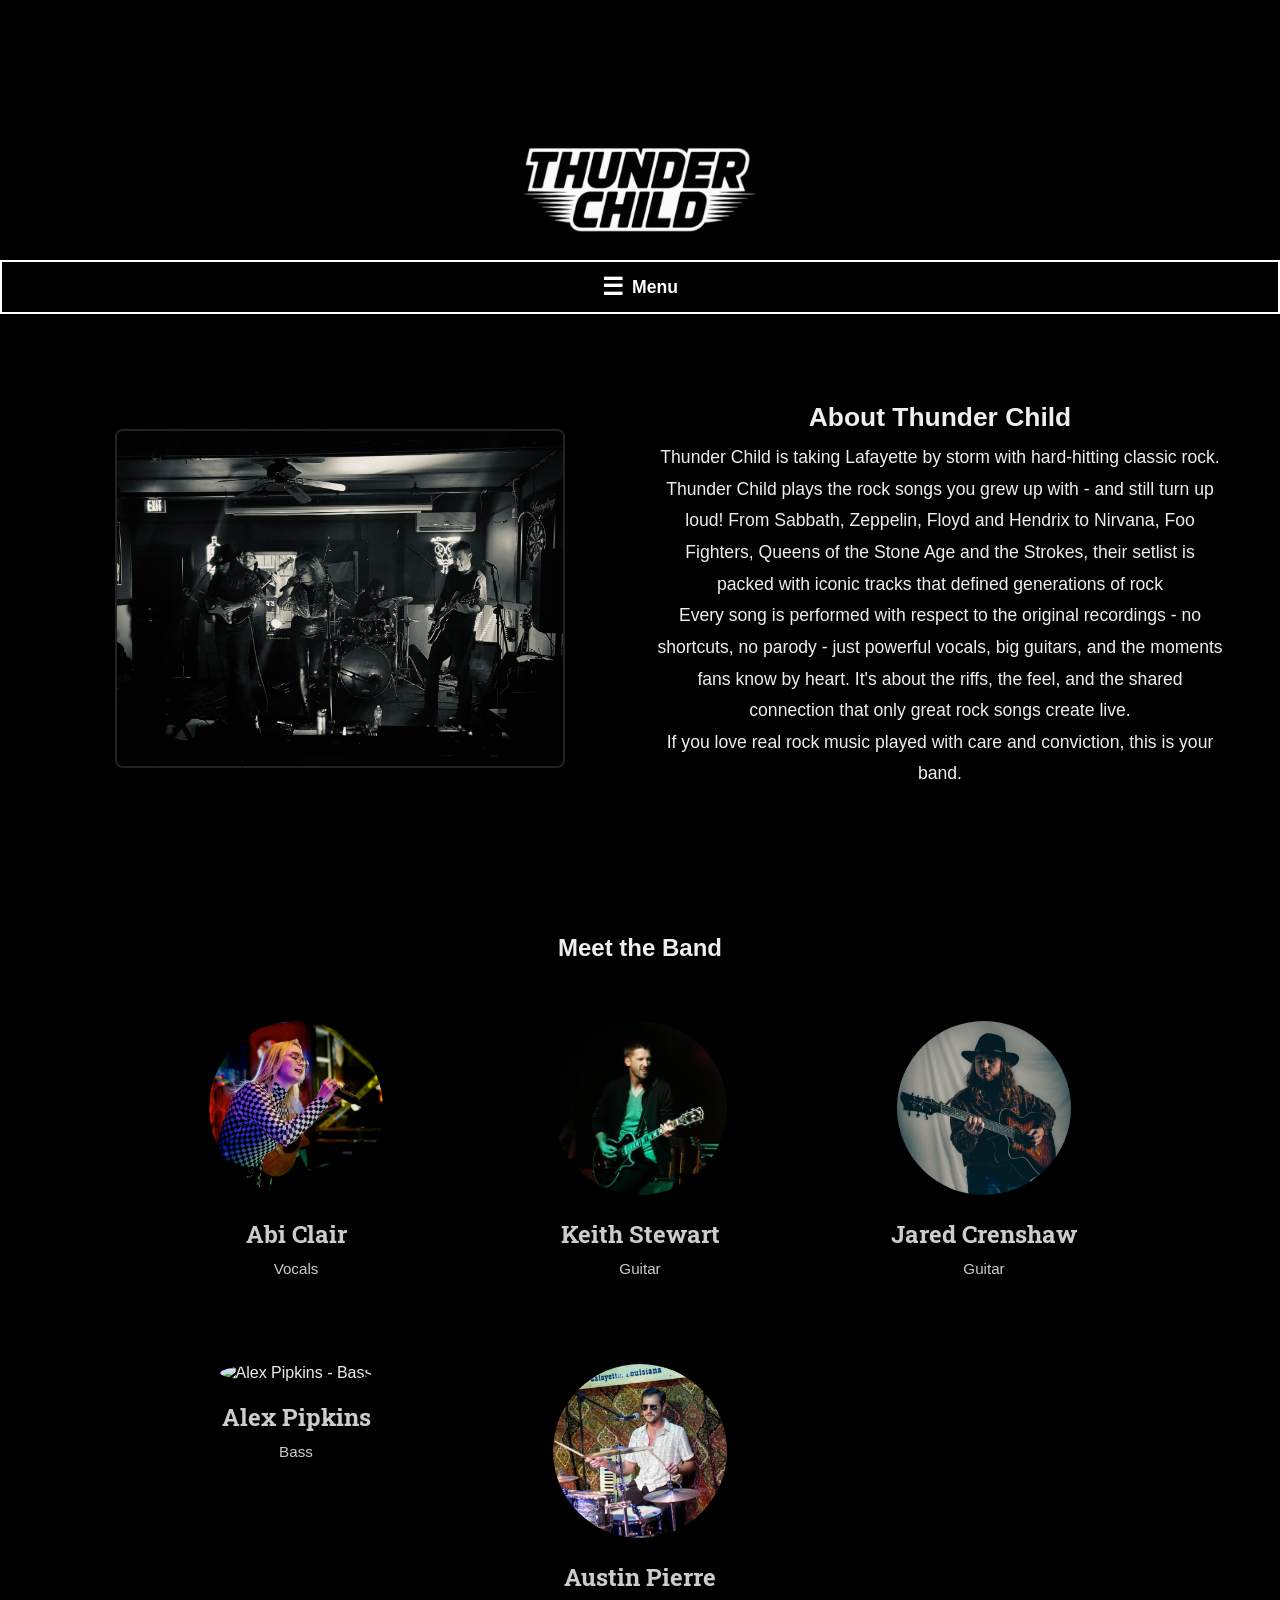
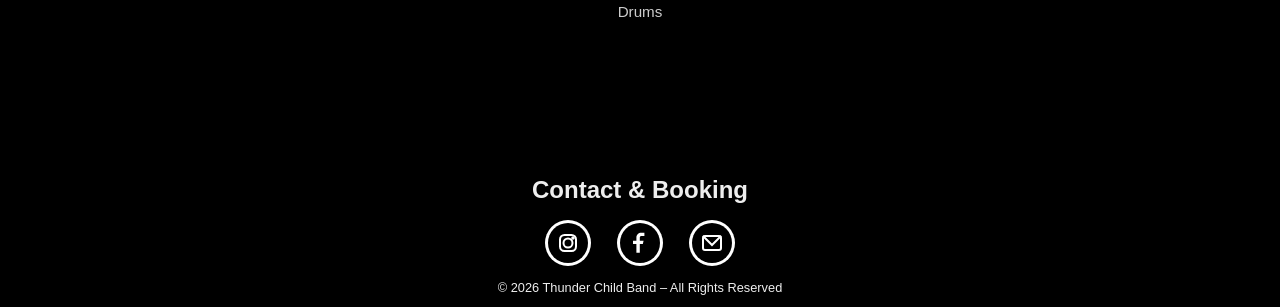
==== about.html @ fbb64587 "Update about.html" ====
<!DOCTYPE html>
<html lang="en">
<head>
  <meta charset="UTF-8" />
  <meta name="viewport" content="width=device-width, initial-scale=1.0">
  <title>Thunder Child – About</title>
  <link href="https://fonts.googleapis.com/css2?family=Montserrat:wght@400;700&family=Roboto+Slab&display=swap" rel="stylesheet">
  <link rel="stylesheet" href="style.css">
  <style>
    /* ====== ABOUT PAGE SPECIFIC ====== */
    .about-page .about-band-image {
      text-align: center;
      margin: 3rem auto 2rem auto; /* space above and below image */
    }
    .about-page .about-band-image img {
      max-width: 90%;
      height: auto;
      border-radius: 8px;        /* optional: soft corners */
      border: 2px solid #222;    /* optional: matches dark theme */
    }

    .about-page .about-text {
      max-width: 700px;
      margin: 0 auto 3rem auto;   /* center and space below */
      padding-top: 2rem;           /* space from nav/menu */
      font-size: 1.1rem;           /* slightly larger text */
      line-height: 1.8;            /* airy spacing between lines */
      color: #eee;
      text-align: center;          /* keeps text readable and elegant */
    }

    .about-page #band {
      padding-top: 3rem;
      padding-bottom: 3rem;
    }

    .about-page #band h2 {
      margin-bottom: 2rem;
    }
  </style>
  
   <!-- Favicon -->
<link rel="icon" href="images/favicon/favicon.ico" type="image/x-icon">
<link rel="icon" href="images/favicon/favicon-32x32.png" type="image/png" sizes="32x32">
<link rel="apple-touch-icon" href="images/favicon/apple-touch-icon.png" sizes="180x180">
<!-- Optional: for Android/Chrome high-res -->
<link rel="icon" href="images/favicon/android-chrome-192x192.png" type="image/png" sizes="192x192">
</head>
<body class="about-page">

<!-- ====== HEADER ====== -->
<header class="hero">
  <div class="header-content">
  <a href="index.html">
    <img src="images/thunderchild2.png" alt="Thunder Child Band" class="logo">
  </a>
    <button class="menu-btn" aria-label="Open menu">
      <span class="icon">☰</span>
      <span class="text">Menu</span>
    </button>
  </div>
  <nav class="mobile-nav">
    <ul>
      <li><a href="shows.html">Shows</a></li>
      <li><a href="about.html">About</a></li>
      <li><a href="contact.html">Contact</a></li>
      <li><a href="archive.html">Archive</a></li>
      <li><a href="gallery.html">Gallery</a></li>
    </ul>
  </nav>
</header>

<!-- ====== DESKTOP NAV ====== -->
<nav class="desktop-nav">
  <ul>
    <li><a href="shows.html">Shows</a></li>
    <li><a href="about.html">About</a></li>
    <li><a href="contact.html">Contact</a></li>
    <li><a href="archive.html">Archive</a></li>
    <li><a href="gallery.html">Gallery</a></li>
  </ul>
</nav>

<main>

  <!-- ====== ABOUT SECTION ====== -->

<section class="about-content">
  <div class="about-image">
    <img src="images/thunderchildlive.jpeg" alt="Thunder Child Band">
  </div>
  <div class="about-text">
    <h2>About Thunder Child</h2>
   <p>Thunder Child is taking Lafayette by storm with hard-hitting classic rock.</p>
<p>Thunder Child plays the rock songs you grew up with - and still turn up loud! From Sabbath, Zeppelin, Floyd and Hendrix to Nirvana, Foo Fighters, Queens of the Stone Age and the Strokes, their setlist is packed with iconic tracks that defined generations of rock</p>
 <p>Every song is performed with respect to the original recordings - no shortcuts, no parody - just powerful vocals, big guitars, and the moments fans know by heart. It's about the riffs, the feel, and the shared connection that only great rock songs create live.</p>
  <p>If you love real rock music played with care and conviction, this is your band. </p> 
  </div></section>

  <!-- ====== MEET THE BAND ====== -->
  <section id="band">
    <h2>Meet the Band</h2>
    <div class="band-grid">
      <div class="member-card">
        <img src="images/abiclair.jpg" alt="Abi Clair - Vocals" class="member-photo">
        <h3>Abi Clair</h3>
        <p>Vocals</p>
      </div>
      <div class="member-card">
        <img src="images/keith.jpg" alt="Keith Stewart - Guitar" class="member-photo">
        <h3>Keith Stewart</h3>
        <p>Guitar</p>
      </div>
      <div class="member-card">
        <img src="images/jared.jpg" alt="Jared Crenshaw - Guitar" class="member-photo">
        <h3>Jared Crenshaw</h3>
        <p>Guitar</p>
      </div>
      <div class="member-card">
        <img src="images/alex.jpeg" alt="Alex Pipkins - Bass" class="member-photo">
        <h3>Alex Pipkins</h3>
        <p>Bass</p>
      </div>
      <div class="member-card">
        <img src="images/austin1.jpg" alt="Austin Pierre - Drums" class="member-photo">
        <h3>Austin Pierre</h3>
        <p>Drums</p>
      </div>
    </div>
  </section>
</main>

<!-- ====== CONTACT ====== -->
<section id="contact" class="section">
  <h2>Contact & Booking</h2>
  <div class="social-links">
    <a href="https://instagram.com/thunderchildband" target="_blank">
      <svg width="48" height="48" viewBox="0 0 48 48" xmlns="http://www.w3.org/2000/svg">
        <circle cx="24" cy="24" r="23" fill="white"/>
        <circle cx="24" cy="24" r="20" fill="black"/>
        <rect x="16" y="16" width="16" height="16" rx="4.5" stroke="white" stroke-width="2" fill="none"/>
        <circle cx="24" cy="24" r="4.5" stroke="white" stroke-width="2" fill="none"/>
        <circle cx="29" cy="19" r="1.8" fill="white"/>
      </svg>
    </a>
    <a href="https://facebook.com/thunderchildbandLA" target="_blank">
      <svg width="48" height="48" viewBox="0 0 48 48" xmlns="http://www.w3.org/2000/svg">
        <circle cx="24" cy="24" r="23" fill="white"/>
        <circle cx="24" cy="24" r="20" fill="black"/>
        <path d="M25.2 17h3.2v-3.2h-3.2c-2.7 0-4.8 2.1-4.8 4.8v3.2H17v3.2h3.4v8.8h3.4v-8.8h3l0.8-3.2h-3.8v-3.2c0-0.9 0.7-1.6 1.6-1.6z" fill="white"/>
      </svg>
    </a>
    <a href="mailto:contact@thunderchildband.com" target="_blank">
      <svg width="48" height="48" viewBox="0 0 48 48" xmlns="http://www.w3.org/2000/svg">
        <circle cx="24" cy="24" r="23" fill="white"/>
        <circle cx="24" cy="24" r="20" fill="black"/>
        <rect x="15" y="17" width="18" height="14" rx="2" stroke="white" stroke-width="2" fill="none"/>
        <polyline points="15,17 24,26 33,17" fill="none" stroke="white" stroke-width="2"/>
      </svg>
    </a>
  </div>
</section>

<footer>
  <p>© <span id="year"></span> Thunder Child Band – All Rights Reserved</p>
</footer>

<script src="script.js"></script>
</body>
</html>
---- style.css ----
/* ==== RESET ==== */
*, *::before, *::after { box-sizing: border-box; margin: 0; padding: 0; }
html, body {
  font-family: Arial, sans-serif;
  background:#000;
  color:#eee;
  text-align:center;
  padding-top: 70px !important; /* ALWAYS RESERVE SPACE */
  overflow-x: hidden;
  width: 100%;
}
 * {
  max-width: 100%;
} 
img, iframe, video {
  max-width: 100%;
  height: auto;
}
html {
  scroll-padding-top: 80px; /* avoids header overlap */
}

/* ==== HEADER ==== */
.hero {
  position: relative;
  z-index: 2000;
  margin-top: -70px !important;
  padding-top: 70px !important;
  background: #000;
}

.header-content {
  display: flex;
  flex-direction: column;
  align-items: center;
  gap: 1rem;
  width: 100%;
}
.logo {
  height: 100px;
  max-width: 500px;
  width: auto;
  transition: height 0.3s ease;
  flex-shrink: 0;
}

/* ==== MENU BUTTON ==== */
.menu-btn {
  display: none;
  background: #000;
  border: 2px solid #fff;
  color: #fff;
  font-weight: bold;
  font-size: 1.1rem;
  padding: 0.7rem 1rem;
  border-radius: 0;
  cursor: pointer;
  align-items: center;
  justify-content: center;
  gap: 0.5rem;
  width: 100%;
}
.menu-btn .icon { font-size: 1.5rem; }

/* ==== DESKTOP NAV ==== */
.desktop-nav {
  background: #000;
  border-top: 1px solid #222;
  border-bottom: 1px solid #222;
  padding: 0.5rem 1rem;
  position: sticky;
  top: 0;
  z-index: 1000;
}
.desktop-nav ul {
  list-style: none;
  display: flex;
  justify-content: center;
  gap: 2rem;
  margin: 0;
  padding: 0;
}
.desktop-nav a {
  color: #eee;
  text-decoration: none;
  font-weight: bold;
  font-size: 1rem; /* matches index and archive */
  padding: 0.5rem 1rem;
  display: block;
  transition: background 0.3s;
}
.desktop-nav a:hover {
  background: #ff0000;
  color: #fff;
  border-radius: 4px;
}

/* ==== SCROLL TARGET FIX ==== */
#shows,
#about,
#band,
#contact {
  scroll-margin-top: 250px;
}

/* ==== MOBILE NAV ==== */
.mobile-nav {
  display: none;
  position: absolute;
  top: 100%;
  left: 0;
  right: 0;
  background: #000;
  z-index: 9999;
  border-bottom: 1px solid #222;
}
.mobile-nav.open { display: block !important; }
.mobile-nav ul { list-style: none; margin: 0; padding: 0; }
.mobile-nav a {
  display: block;
  padding: 1rem;
  color: #fff !important;
  text-align: center;
  border-bottom: 1px solid #222;
  text-decoration: none;
}
.mobile-nav a:hover { background: #222; }

/* ==== INDEX FEATURE IMAGE ==== */
.index-feature-image {
  text-align: center;
  margin: 3rem auto 2rem;
}

.index-feature-image img {
  width: 70vw;              /* 70% of screen width */
  max-width: 900px;         /* prevents ultra-wide stretch */
  height: auto;

  border-radius: 8px;       /* matches About page */
  border: 2px solid #222;   /* same subtle frame */

  display: block;
  margin: 0 auto;
}

/* ==== MOBILE BAND CAROUSEL ==== */
/* MOBILE BAND CAROUSEL */
@media (max-width: 768px) {
  .band-grid {
    display: flex;
    overflow-x: auto;
    display: flex;                /* horizontal scroll */
    overflow-x: auto;             /* scroll sideways */
    scroll-snap-type: x mandatory;
    scroll-behavior: smooth;
    -webkit-overflow-scrolling: touch;
    gap: 1rem;

    width: 100%;            /* use 100% instead of 100vw */
    max-width: 100%;
    margin: 0 auto;         /* center the grid */
    padding: 0 0.5rem;      /* smaller side padding */
    width: 100%;
    margin: 0 auto;
    padding: 0 0.5rem;
  }

  .member-card {
    flex: 0 0 70%;           /* percentage of container, not viewport */
    scroll-snap-align: center;
    flex: 0 0 70%;                /* each card takes 70% of width */
    scroll-snap-align: center;    /* centers each card */
  }

  /* hide scrollbar */
  .band-grid::-webkit-scrollbar { display: none; }
  .band-grid { -ms-overflow-style: none; scrollbar-width: none; }
}

/* DESKTOP GRID */
@media (min-width: 769px) {
  .band-grid {
    display: grid;
    grid-template-columns: repeat(auto-fit, minmax(250px,1fr));
    gap: 2rem;
    max-width: 1000px;
    margin: auto;
  }

  .member-card {
    flex: initial; /* reset flex from mobile */
  }
}


  /* other mobile styles you had here */
  .menu-btn { display: flex !important; width: 100% !important; border-radius: 0 !important; }
  .desktop-nav { display: none !important; }

  .social-links { font-size: 0; }
  .social-links a { display: inline-block; font-size: 0; margin: 0 6px; }

  body.scrolled .hero {
    position: fixed !important;
    top: 0 !important;
    left: 0 !important;
    right: 0 !important;
    width: 100% !important;
    padding: 0.4rem 0.8rem !important;
    background: #000 !important;
    z-index: 3000 !important;
    box-shadow: 0 2px 8px rgba(0,0,0,0.6) !important;
    margin-top: 0 !important;
    transition: padding 0.3s ease !important;
  }

  body.scrolled .header-content {
    flex-direction: row !important;
    justify-content: space-between !important;
    align-items: center !important;
  }

  body.scrolled .logo {
    height: 50px !important;
    width: auto !important;
    max-width: none !important;
  }

  body.scrolled .menu-btn {
    width: auto !important;
    padding: 0.4rem 0.8rem !important;
    font-size: 1rem !important;
    border-radius: 4px !important;
  }

  body.scrolled .menu-btn .text { display: none !important; }
  body.scrolled .menu-btn .icon { font-size: 1.4rem !important; }

  body.scrolled .mobile-nav {
    position: fixed !important;
    top: 70px !important;
    left: 0 !important;
    right: 0 !important;
    z-index: 2999 !important;
  }
}


/* ==== DESKTOP ONLY ==== */
@media (min-width: 769px) {
  .menu-btn, .mobile-nav { display: none !important; }
  .desktop-nav { display: block !important; }
}

/* ==== SOCIAL ICONS ==== */
@media (min-width: 769px) {
  .social-links a {
    display: inline-block;
    margin: 0 12px;
    text-decoration: none !important;
    position: relative;
    transition: transform 0.3s ease;
  }
  .social-links a:hover { transform: scale(1.1); }
  .social-links a::after {
    content: '';
    position: absolute;
    top: 50%; left: 50%;
    width: 56px; height: 56px;
    border: 3px solid #ff0000;
    border-radius: 50%;
    transform: translate(-50%, -50%);
    opacity: 0;
    pointer-events: none;
    transition: opacity 0.3s ease;
  }
  .social-links a:hover::after { opacity: 1; }
}

/* ==== MAIN CONTENT ==== */
#shows .show-item { margin-bottom:1.2em; font-size:1.2em; line-height:1.5; }
.flex-row { display:flex; flex-wrap:wrap; gap:2rem; justify-content:center; padding:4rem 1rem; max-width:1200px; margin:0 auto; }
.col { flex:1; min-width:280px; }
.col h2 { text-align:center; margin-bottom:1rem; }
#band { padding:3rem 1rem; }
.band-grid { display:grid; grid-template-columns:repeat(auto-fit,minmax(250px,1fr)); gap:2rem; max-width:1000px; margin:auto; }
.member-card { background:#transparent; border-radius:8px; padding:1.5rem; text-align:center; transition:transform .3s; }
.member-card:hover { transform:none; box-shadow:none; }
.member-photo { width:100%; max-width:180px; aspect-ratio:1/1; object-fit:cover; border-radius:50%; border:3px solid #000; margin:0 auto 1rem; }
.member-card h3 { font-family:'Roboto Slab',serif; font-size:1.5rem; color:#ccc; margin-bottom:.5rem; }
.member-card p { font-size:.95rem; line-height:1.5; color:#ccc; }
.spacer { height:1.5rem; }
.social-links { text-align:center; margin-top:15px; }
footer { background:#000; padding:1em; font-size:.8em; }

/* ==== INSTAGRAM RESPONSIVE ==== */
#photos, .instagram-wrapper { width: 100%; max-width: 500px; margin: 0 auto; aspect-ratio: 1 / 1; overflow: hidden; }
#photos iframe, .instagram-wrapper iframe { width: 100%; height: 100%; border: 0; display: block; }


/* ====== ABOUT PAGE SPECIFIC ====== */
.about-page .about-band-image {
  text-align: center;
  margin: 3rem auto 2rem auto; /* space above and below image */
}

.about-page .about-band-image img {
  max-width: 600px;     /* limits the width of the image */
  width: 90%;           /* scales nicely on smaller screens */
  height: auto;         /* maintain aspect ratio */
  border-radius: 8px;   /* soft corners */
  border: 2px solid #222; /* subtle dark border */
  display: block;
  margin: 0 auto;       /* center horizontally */
}

/* About section two-column layout */
.about-content {
  display: flex;
  flex-wrap: wrap;        /* stack on smaller screens */
  align-items: center;
  justify-content: center;
  gap: 2rem;
  max-width: 1200px;
  margin: 3rem auto;
  padding: 0 1rem;
}

.about-content .about-image {
  flex: 1 1 400px;        /* grows, shrinks, min 400px */
  text-align: center;
}

.about-content .about-image img {
  width: 100%;
  max-width: 450px;       /* controls desktop image size */
  height: auto;
  border-radius: 8px;
  border: 2px solid #222;
}

.about-content .about-text {
  flex: 1 1 400px;
  max-width: 600px;       /* prevent text from stretching too far */
  font-size: 1.1rem;
  line-height: 1.8;
  color: #eee;
  text-align: left;
}
#about {
  padding: 4rem 1rem 1rem;
  max-width: 800px;
  margin: 0 auto;
}
#about h2 {
  margin-bottom: 1.5rem;
}

#about p {
  margin-top: 0;
  line-height: 1.7;
}

/* Stack columns on smaller screens */
@media (max-width: 768px) {
  .about-content {
    flex-direction: column;
  }
  .about-content .about-text {
    text-align: center;
    padding-top: 1.5rem;
  }
}


/* ==== ARCHIVE PAGE SPECIFIC ==== */
.archive-page {
  background: black;
  color: white;
}

/* Archive show layout */
.archive-container {
  max-width: 1000px;
  margin: auto;
  padding: 40px 20px 60px;
}

.archive-show {
  display: flex;
  gap: 24px;
  margin-bottom: 40px;
  border-bottom: 1px solid #333;
  padding-bottom: 30px;
  align-items: center;
}

.archive-image img {
  width: 220px;
  height: 220px;
  object-fit: cover;
  border-radius: 6px;
  border: 2px solid #222;
}

.archive-details h2 { margin: 0 0 6px; }
.archive-details p { margin: 4px 0; line-height: 1.5; }

/* Archive video layout */
.archive-video {
  width: 320px;
  aspect-ratio: 16 / 9;
  border: 2px solid #222;
  border-radius: 6px;
  overflow: hidden;
  flex-shrink: 0;
}

.archive-video iframe {
  width: 100%;
  height: 100%;
  border: 0;
}
/* ==== SHOWS PAGE – RSVP BUTTON ==== */
.shows-page .rsvp-btn {
  display: inline-block;
  margin-top: 1rem;
  padding: 0.65rem 1.4rem;

  background: #ff0000;              /* Thunder Child red */
  color: #fff;
  text-decoration: none;
  font-weight: bold;
  font-size: 0.95rem;
  letter-spacing: 0.5px;
  text-transform: uppercase;

  border-radius: 6px;
  box-shadow: 0 4px 0 #b30000;

  transition:
    transform 0.1s ease,
    box-shadow 0.1s ease,
    background 0.2s ease;
}

.shows-page .rsvp-btn:hover {
  background: #ff1a1a;
}

.shows-page .rsvp-btn:active {
  transform: translateY(2px);
  box-shadow: 0 2px 0 #b30000;
}


/* ===== SHOW PAGE – BLACK FLYER PLACEHOLDER ===== */

.show-flyer {
  width: 320px;
  max-width: 100%;
}

.show-flyer img {
  width: 100%;
  display: block;
}

.show-flyer.empty {
  height: 180px;
  background: #000;        /* match site background */
  border: 2px solid #000;  /* prevents layout shift */
  display: flex;
  align-items: center;
  justify-content: center;
}

.show-flyer.empty span {
  color: #666;             /* very subtle */
  font-size: 0.8rem;
}


/* Mobile archive layout */
@media (max-width: 768px) {
  .archive-show { flex-direction: column; }
  .archive-image img { width: 100%; height: auto; }
  .archive-video { width: 100% !important; max-width: 100% !important; margin: 0 auto 10px !important; }
  .archive-video iframe { width: 100% !important; height: auto !important; aspect-ratio: 16 / 9 !important; }
}

#contact {
  padding-top: 5rem;
}


/* Contact Form Styling */
.contact-form form {
  display: flex;
  flex-direction: column; /* stack items vertically */
  gap: 15px; /* space between each input */
}

.contact-form label {
  font-weight: bold;
  margin-bottom: 5px;
}

.contact-form input {
  padding: 10px;
  font-size: 1rem;
  border: 1px solid #ccc;
  border-radius: 5px;
  width: 100%; /* full width of the form column */
  box-sizing: border-box;
}

.contact-form button {
  margin-top: 0.5rem;
  padding: 14px 20px;
  font-size: 1.05rem;
  font-weight: bold;
  letter-spacing: 0.5px;
  text-transform: uppercase;

  background: #ff0000; /* Thunder Child red */
  color: #fff;

  border: none;
  border-radius: 6px;
  cursor: pointer;

  transition: background 0.2s ease, transform 0.1s ease, box-shadow 0.1s ease;
  box-shadow: 0 4px 0 #b30000;
}

.contact-form button:hover {
  background: #ff1a1a;
}

.contact-form button:active {
  transform: translateY(2px);
  box-shadow: 0 2px 0 #b30000;
}


.contact-form button:hover {
  background-color: #444;
}
.contact-form form {
  margin-top: 1.5rem; /* 👈 adds space below the paragraph */
}

@media (max-width: 768px) {
  .show-flyer.empty {
    background: #000;
  }
}
/* ===== MAIN PAGE IMAGES – CONSISTENT STYLE ===== */
.about-page .about-band-image img,
.contact-page .contact-photo img,
.shows-page .show-flyer img {
  max-width: 90%;          /* scales nicely */
  height: auto;
  border-radius: 8px;      /* soft corners */
  border: 2px solid #222;  /* dark border to match site theme */
  display: block;
  margin: 0 auto;          /* centers the image */
}

/* ===== THUNDER CHILD GALLERY ===== */

.tc-gallery {
  padding: 2rem 1rem 4rem;
  max-width: 1200px;
  margin: 0 auto;
}

.tc-gallery-grid {
  display: grid;
  grid-template-columns: repeat(auto-fit, minmax(260px, 1fr));
  gap: 1.5rem;
}

.tc-gallery-grid img {
  width: 100%;
  height: auto;           /* 👈 keeps original ratio */

  border-radius: 8px;
  border: 2px solid #222;

  transition: transform 0.25s ease, border-color 0.25s ease;
}

.tc-gallery-grid img:hover {
  transform: scale(1.02);
  border-color: #ff0000;
}
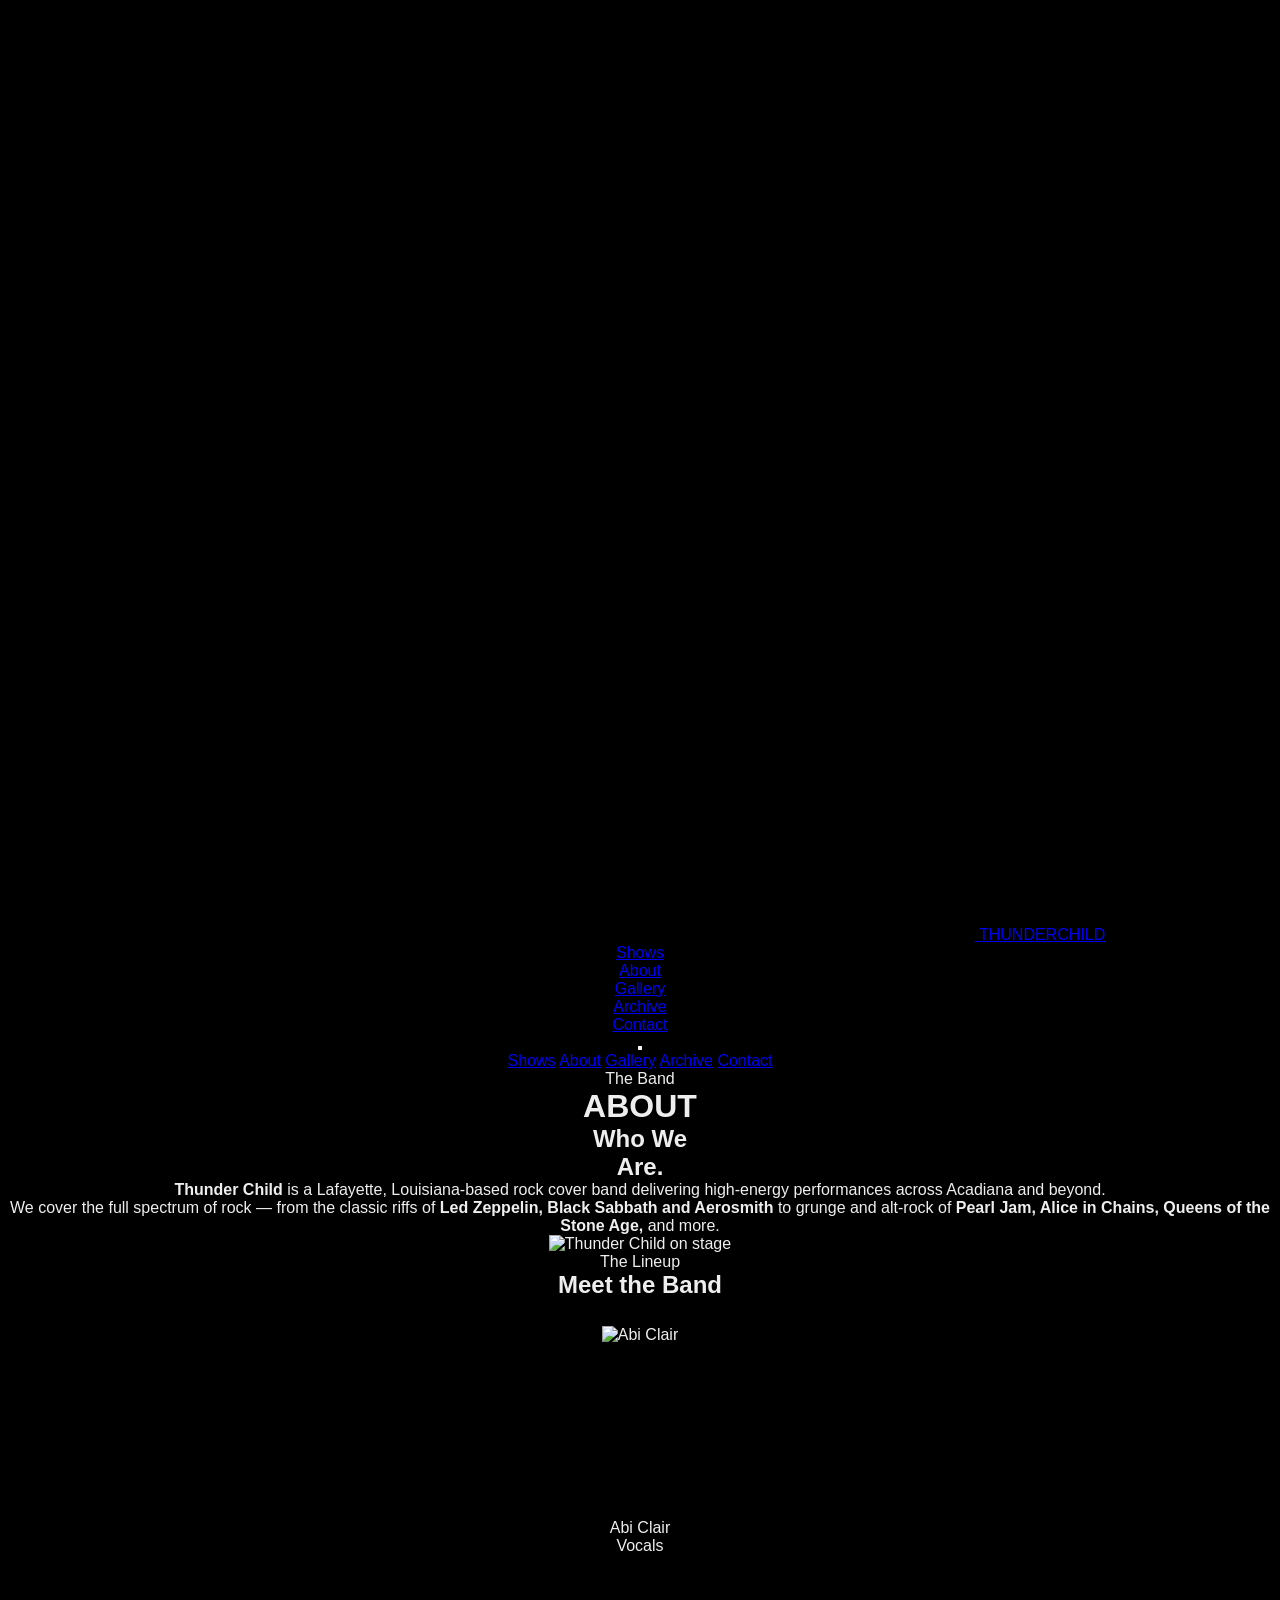
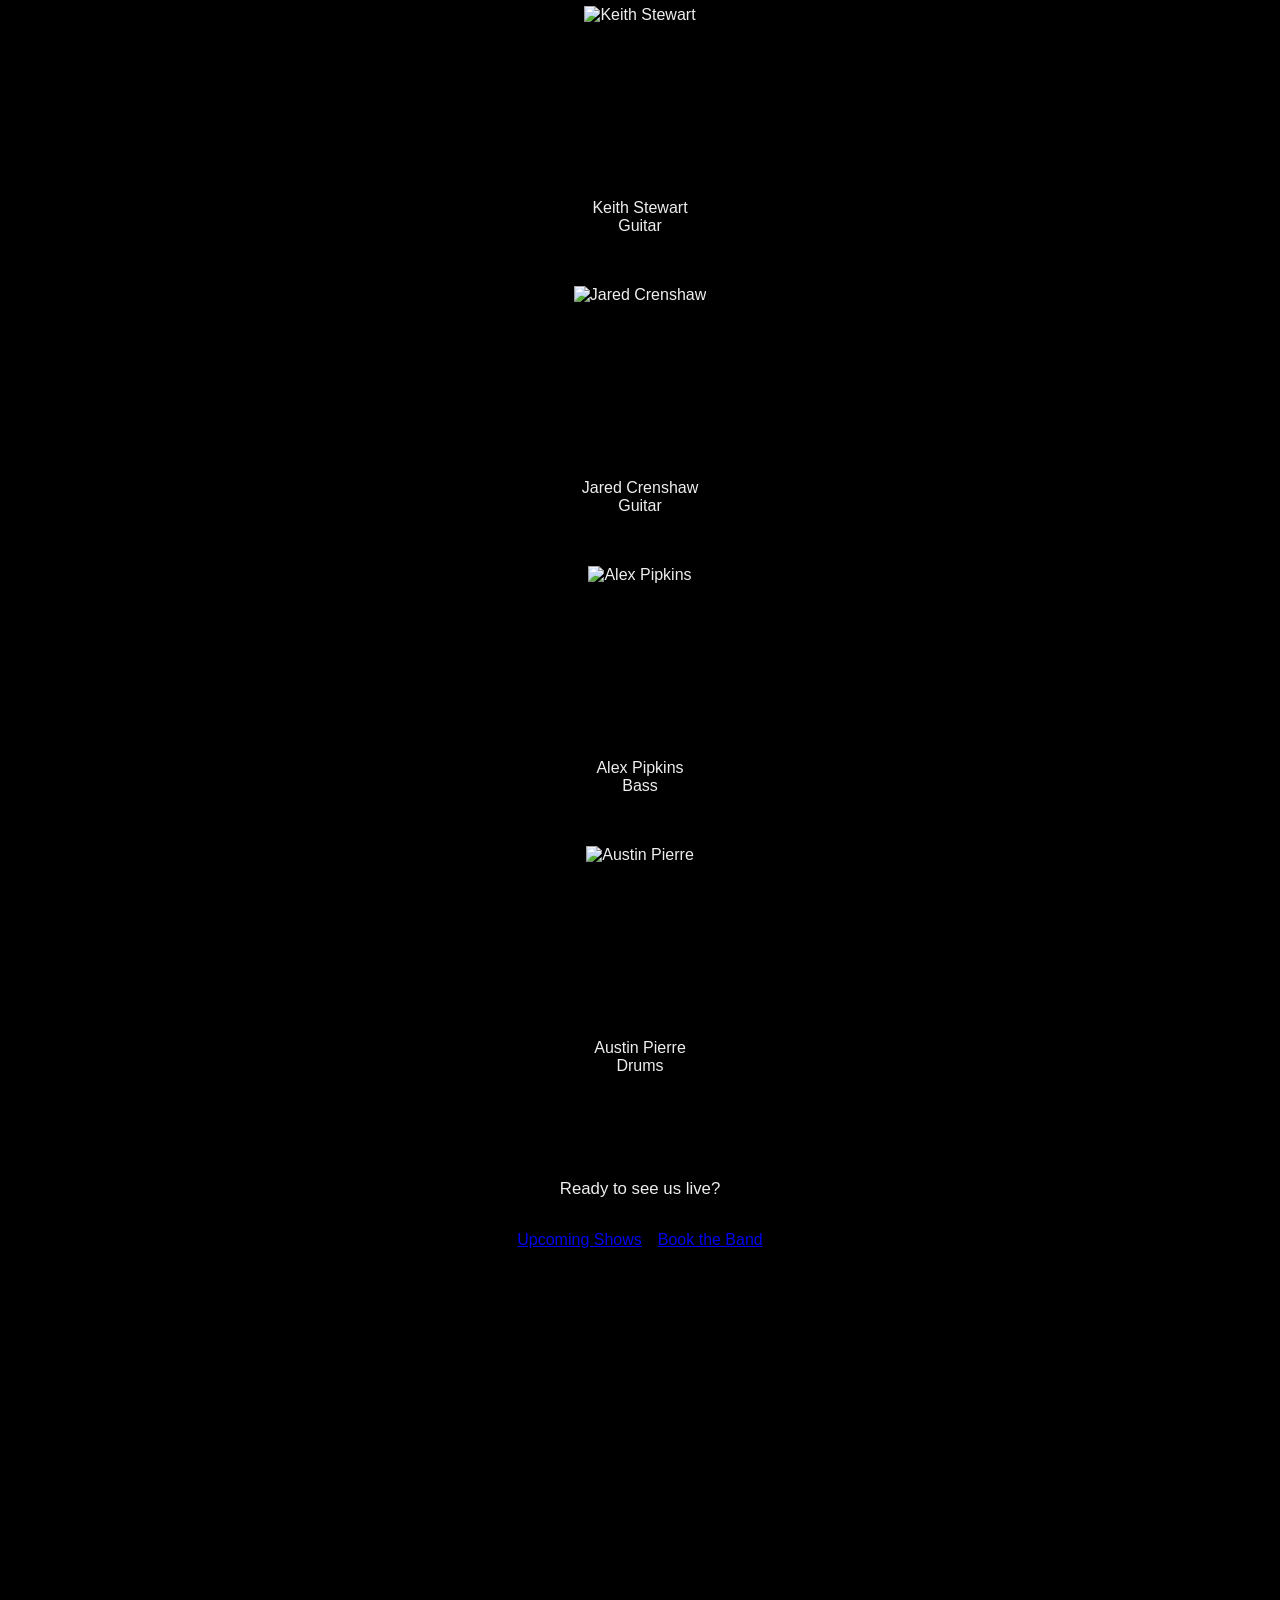
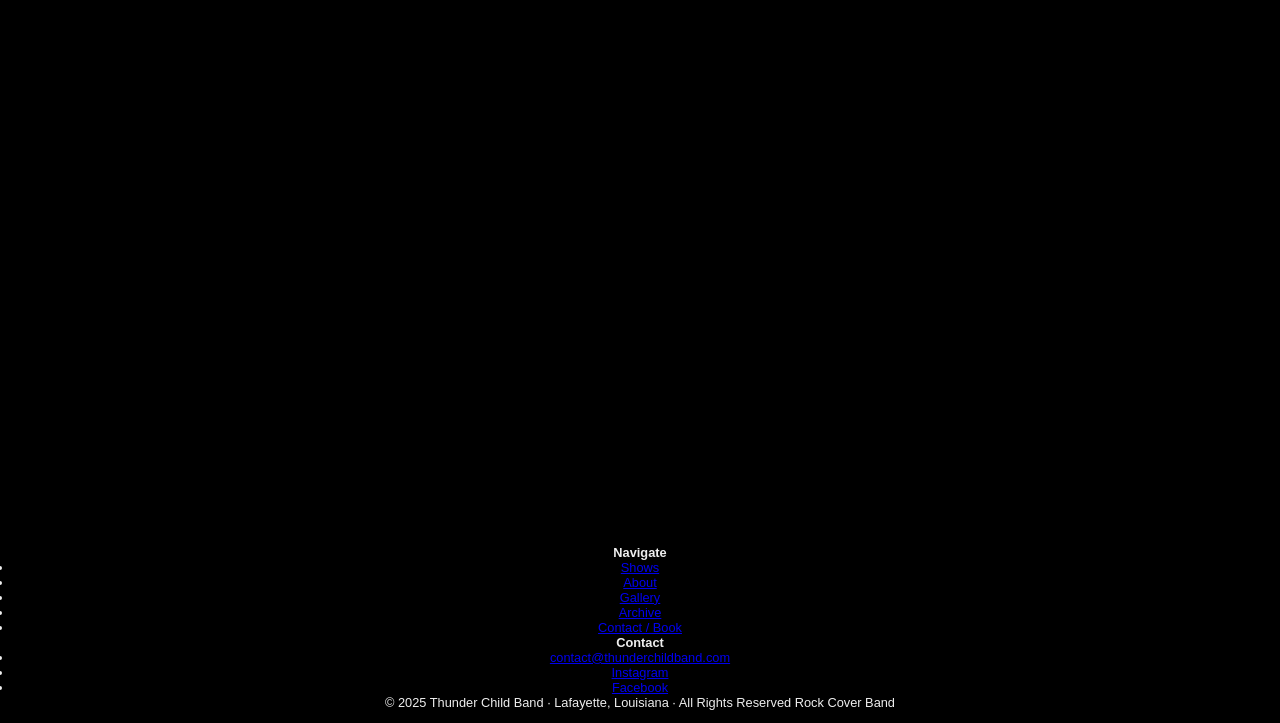
==== commit feac6099: "Revise about.html with updated band information Updated the about page with new content and improved" ====
--- a/about.html
+++ b/about.html
@@ -1,170 +1,205 @@
 <!DOCTYPE html>
 <html lang="en">
 <head>
-  <meta charset="UTF-8" />
+  <meta charset="UTF-8">
   <meta name="viewport" content="width=device-width, initial-scale=1.0">
-  <title>Thunder Child – About</title>
-  <link href="https://fonts.googleapis.com/css2?family=Montserrat:wght@400;700&family=Roboto+Slab&display=swap" rel="stylesheet">
+  <title>Thunder Child — About the Band</title>
+  <meta name="description" content="Meet Thunder Child, a rock cover band from Lafayette, Louisiana.">
   <link rel="stylesheet" href="style.css">
   <style>
-    /* ====== ABOUT PAGE SPECIFIC ====== */
-    .about-page .about-band-image {
-      text-align: center;
-      margin: 3rem auto 2rem auto; /* space above and below image */
-    }
-    .about-page .about-band-image img {
-      max-width: 90%;
-      height: auto;
-      border-radius: 8px;        /* optional: soft corners */
-      border: 2px solid #222;    /* optional: matches dark theme */
-    }
-
-    .about-page .about-text {
-      max-width: 700px;
-      margin: 0 auto 3rem auto;   /* center and space below */
-      padding-top: 2rem;           /* space from nav/menu */
-      font-size: 1.1rem;           /* slightly larger text */
-      line-height: 1.8;            /* airy spacing between lines */
-      color: #eee;
-      text-align: center;          /* keeps text readable and elegant */
-    }
-
-    .about-page #band {
-      padding-top: 3rem;
-      padding-bottom: 3rem;
-    }
-
-    .about-page #band h2 {
-      margin-bottom: 2rem;
+    .influences-list {
+      display: flex; flex-wrap: wrap; gap: 0.5rem; margin-top: 1.5rem;
+    }
+    .influence-tag {
+      font-family: var(--font-mono); font-size: 0.65rem;
+      letter-spacing: 0.12em; text-transform: uppercase;
+      padding: 0.4rem 0.9rem;
+      border: 1px solid var(--border); color: var(--dim);
+      transition: all var(--transition);
+    }
+    .influence-tag:hover { border-color: var(--gold); color: var(--gold); }
+
+    .about-pull-quote {
+      padding: 4rem 0;
+      border-top: 1px solid var(--border);
+      border-bottom: 1px solid var(--border);
+      margin: 4rem 0;
+    }
+    .about-pull-quote blockquote {
+      font-family: var(--font-display);
+      font-size: clamp(2rem, 5vw, 3rem);
+      letter-spacing: 0.06em;
+      line-height: 1.2;
+      color: var(--white);
+    }
+    .about-pull-quote blockquote em { color: var(--gold); font-style: normal; }
+    .about-pull-quote cite {
+      display: block; margin-top: 1rem;
+      font-family: var(--font-mono); font-size: 0.65rem;
+      letter-spacing: 0.18em; text-transform: uppercase; color: var(--dim);
     }
   </style>
-  
-   <!-- Favicon -->
-<link rel="icon" href="images/favicon/favicon.ico" type="image/x-icon">
-<link rel="icon" href="images/favicon/favicon-32x32.png" type="image/png" sizes="32x32">
-<link rel="apple-touch-icon" href="images/favicon/apple-touch-icon.png" sizes="180x180">
-<!-- Optional: for Android/Chrome high-res -->
-<link rel="icon" href="images/favicon/android-chrome-192x192.png" type="image/png" sizes="192x192">
 </head>
-<body class="about-page">
-
-<!-- ====== HEADER ====== -->
-<header class="hero">
-  <div class="header-content">
-  <a href="index.html">
-    <img src="images/thunderchild2.png" alt="Thunder Child Band" class="logo">
-  </a>
-    <button class="menu-btn" aria-label="Open menu">
-      <span class="icon">☰</span>
-      <span class="text">Menu</span>
-    </button>
+<body>
+
+  <!-- Announcement Bar -->
+  <div class="announcement-bar" id="announcement-bar" style="display:none;">
+    🎸 Next show: <strong>June 14 @ Legends Pub, Lafayette</strong> &nbsp;·&nbsp;
+    <a href="shows.html">See all shows →</a>
+    <button class="dismiss" aria-label="Close">✕</button>
   </div>
-  <nav class="mobile-nav">
-    <ul>
+
+  <!-- Navigation -->
+  <nav class="site-nav" role="navigation">
+    <a href="index.html" class="nav-logo" aria-label="Thunder Child Home">
+      <img src="images/tc-new.svg" alt="Thunder Child logo">
+      <span class="nav-logo-text">THUNDER<span>CHILD</span></span>
+    </a>
+    <ul class="nav-links" role="list">
       <li><a href="shows.html">Shows</a></li>
       <li><a href="about.html">About</a></li>
-      <li><a href="contact.html">Contact</a></li>
+      <li><a href="gallery.html">Gallery</a></li>
       <li><a href="archive.html">Archive</a></li>
-      <li><a href="gallery.html">Gallery</a></li>
+      <li><a href="contact.html" class="cta-link">Contact</a></li>
     </ul>
+    <button class="nav-toggle" id="nav-toggle" aria-label="Toggle menu">
+      <span></span><span></span><span></span>
+    </button>
   </nav>
-</header>
-
-<!-- ====== DESKTOP NAV ====== -->
-<nav class="desktop-nav">
-  <ul>
-    <li><a href="shows.html">Shows</a></li>
-    <li><a href="about.html">About</a></li>
-    <li><a href="contact.html">Contact</a></li>
-    <li><a href="archive.html">Archive</a></li>
-    <li><a href="gallery.html">Gallery</a></li>
-  </ul>
-</nav>
-
-<main>
-
-  <!-- ====== ABOUT SECTION ====== -->
-
-<section class="about-content">
-  <div class="about-image">
-    <img src="images/thunderchildlive.jpeg" alt="Thunder Child Band">
-  </div>
-  <div class="about-text">
-    <h2>About Thunder Child</h2>
-   <p>Thunder Child is taking Lafayette by storm with hard-hitting classic rock.</p>
-<p>Thunder Child plays the rock songs you grew up with - and still turn up loud! From Sabbath, Zeppelin, Floyd and Hendrix to Nirvana, Foo Fighters, Queens of the Stone Age and the Strokes, their setlist is packed with iconic tracks that defined generations of rock</p>
- <p>Every song is performed with respect to the original recordings - no shortcuts, no parody - just powerful vocals, big guitars, and the moments fans know by heart. It's about the riffs, the feel, and the shared connection that only great rock songs create live.</p>
-  <p>If you love real rock music played with care and conviction, this is your band. </p> 
-  </div></section>
-
-  <!-- ====== MEET THE BAND ====== -->
-  <section id="band">
-    <h2>Meet the Band</h2>
-    <div class="band-grid">
-      <div class="member-card">
-        <img src="images/abiclair.jpg" alt="Abi Clair - Vocals" class="member-photo">
-        <h3>Abi Clair</h3>
-        <p>Vocals</p>
-      </div>
-      <div class="member-card">
-        <img src="images/keith.jpg" alt="Keith Stewart - Guitar" class="member-photo">
-        <h3>Keith Stewart</h3>
-        <p>Guitar</p>
-      </div>
-      <div class="member-card">
-        <img src="images/jared.jpg" alt="Jared Crenshaw - Guitar" class="member-photo">
-        <h3>Jared Crenshaw</h3>
-        <p>Guitar</p>
-      </div>
-      <div class="member-card">
-        <img src="images/alex.jpeg" alt="Alex Pipkins - Bass" class="member-photo">
-        <h3>Alex Pipkins</h3>
-        <p>Bass</p>
-      </div>
-      <div class="member-card">
-        <img src="images/austin1.jpg" alt="Austin Pierre - Drums" class="member-photo">
-        <h3>Austin Pierre</h3>
-        <p>Drums</p>
-      </div>
-    </div>
-  </section>
-</main>
-
-<!-- ====== CONTACT ====== -->
-<section id="contact" class="section">
-  <h2>Contact & Booking</h2>
-  <div class="social-links">
-    <a href="https://instagram.com/thunderchildband" target="_blank">
-      <svg width="48" height="48" viewBox="0 0 48 48" xmlns="http://www.w3.org/2000/svg">
-        <circle cx="24" cy="24" r="23" fill="white"/>
-        <circle cx="24" cy="24" r="20" fill="black"/>
-        <rect x="16" y="16" width="16" height="16" rx="4.5" stroke="white" stroke-width="2" fill="none"/>
-        <circle cx="24" cy="24" r="4.5" stroke="white" stroke-width="2" fill="none"/>
-        <circle cx="29" cy="19" r="1.8" fill="white"/>
-      </svg>
-    </a>
-    <a href="https://facebook.com/thunderchildbandLA" target="_blank">
-      <svg width="48" height="48" viewBox="0 0 48 48" xmlns="http://www.w3.org/2000/svg">
-        <circle cx="24" cy="24" r="23" fill="white"/>
-        <circle cx="24" cy="24" r="20" fill="black"/>
-        <path d="M25.2 17h3.2v-3.2h-3.2c-2.7 0-4.8 2.1-4.8 4.8v3.2H17v3.2h3.4v8.8h3.4v-8.8h3l0.8-3.2h-3.8v-3.2c0-0.9 0.7-1.6 1.6-1.6z" fill="white"/>
-      </svg>
-    </a>
-    <a href="mailto:contact@thunderchildband.com" target="_blank">
-      <svg width="48" height="48" viewBox="0 0 48 48" xmlns="http://www.w3.org/2000/svg">
-        <circle cx="24" cy="24" r="23" fill="white"/>
-        <circle cx="24" cy="24" r="20" fill="black"/>
-        <rect x="15" y="17" width="18" height="14" rx="2" stroke="white" stroke-width="2" fill="none"/>
-        <polyline points="15,17 24,26 33,17" fill="none" stroke="white" stroke-width="2"/>
-      </svg>
-    </a>
-  </div>
-</section>
-
-<footer>
-  <p>© <span id="year"></span> Thunder Child Band – All Rights Reserved</p>
-</footer>
-
-<script src="script.js"></script>
+  <nav class="nav-mobile" id="nav-mobile">
+    <a href="shows.html">Shows</a>
+    <a href="about.html">About</a>
+    <a href="gallery.html">Gallery</a>
+    <a href="archive.html">Archive</a>
+    <a href="contact.html">Contact</a>
+  </nav>
+
+  <!-- Page Header -->
+  <header class="page-header">
+    <div class="page-header-inner">
+      <p class="page-header-subtitle">The Band</p>
+      <h1 class="page-header-title">ABOUT</h1>
+    </div>
+  </header>
+
+  <!-- Main About Content -->
+  <main>
+    <div class="section">
+      <div class="about-hero">
+        <div>
+          <h2 class="section-title reveal">Who We<br><span>Are.</span></h2>
+          <span class="section-line reveal"></span>
+          <div class="about-bio">
+            <p class="reveal">
+              <strong>Thunder Child</strong> is a Lafayette, Louisiana-based rock cover band delivering high-energy performances across Acadiana and beyond.
+            </p>
+            <p class="reveal">
+              We cover the full spectrum of rock — from the classic riffs of <strong>Led Zeppelin, Black Sabbath and Aerosmith</strong> to grunge and alt-rock of <strong>Pearl Jam, Alice in Chains, Queens of the Stone Age,</strong> and more.
+            </p>
+          </div>
+
+        </div>
+
+        <div style="display:flex; flex-direction:column; gap:1rem;">
+          <div class="home-about-img reveal" style="flex:1;">
+            <img src="https://www.thunderchildband.com/images/DSC6484.JPEG"
+              alt="Thunder Child on stage" loading="lazy"
+              style="width:100%;height:320px;object-fit:cover;">
+          </div>
+        </div>
+      </div>
+
+      <!-- Band Members -->
+      <div class="reveal">
+        <p class="section-subtitle">The Lineup</p>
+        <h2 class="section-title">Meet the <span>Band</span></h2>
+        <span class="section-line"></span>
+      </div>
+
+      <div class="band-members">
+        <div class="member-card reveal">
+          <div class="member-photo">
+            <img src="https://www.thunderchildband.com/images/abiclair.jpg" alt="Abi Clair">
+          </div>
+          <div class="member-name">Abi Clair</div>
+          <div class="member-instrument">Vocals</div>
+        </div>
+        <div class="member-card reveal">
+          <div class="member-photo">
+            <img src="https://www.thunderchildband.com/images/keith.jpg" alt="Keith Stewart">
+          </div>
+          <div class="member-name">Keith Stewart</div>
+          <div class="member-instrument">Guitar</div>
+        </div>
+        <div class="member-card reveal">
+          <div class="member-photo">
+            <img src="https://www.thunderchildband.com/images/jared.jpg" alt="Jared Crenshaw">
+          </div>
+          <div class="member-name">Jared Crenshaw</div>
+          <div class="member-instrument">Guitar</div>
+        </div>
+        <div class="member-card reveal">
+          <div class="member-photo">
+            <img src="https://www.thunderchildband.com/images/alex.jpeg" alt="Alex Pipkins">
+          </div>
+          <div class="member-name">Alex Pipkins</div>
+          <div class="member-instrument">Bass</div>
+        </div>
+        <div class="member-card reveal">
+          <div class="member-photo">
+            <img src="https://www.thunderchildband.com/images/austin1.jpg" alt="Austin Pierre">
+          </div>
+          <div class="member-name">Austin Pierre</div>
+          <div class="member-instrument">Drums</div>
+        </div>
+      </div>
+      </div>
+
+  <!-- CTA -->
+      <div class="reveal" style="margin-top:5rem;margin-bottom:5rem;text-align:center;">
+        <p style="color:var(--dim);font-size:1.05rem;margin-bottom:2rem;">Ready to see us live?</p>
+        <div style="display:flex;gap:1rem;justify-content:center;flex-wrap:wrap;">
+          <a href="shows.html" class="btn btn-gold">Upcoming Shows</a>
+          <a href="contact.html" class="btn btn-outline">Book the Band</a>
+        </div>
+      </div>
+
+
+    </div>
+  </main>
+
+  <!-- Footer -->
+  <footer class="site-footer">
+    <div class="footer-inner">
+      <div>
+        <img src="images/tc-new.svg" alt="Thunder Child" class="footer-brand-logo">
+      </div>
+      <div>
+        <h4 class="footer-col-title">Navigate</h4>
+        <ul class="footer-links">
+          <li><a href="shows.html">Shows</a></li>
+          <li><a href="about.html">About</a></li>
+          <li><a href="gallery.html">Gallery</a></li>
+          <li><a href="archive.html">Archive</a></li>
+          <li><a href="contact.html">Contact / Book</a></li>
+        </ul>
+      </div>
+      <div>
+        <h4 class="footer-col-title">Contact</h4>
+        <ul class="footer-links">
+          <li><a href="mailto:contact@thunderchildband.com">contact@thunderchildband.com</a></li>
+          <li><a href="https://instagram.com/thunderchildband" target="_blank" rel="noopener">Instagram</a></li>
+          <li><a href="https://facebook.com/thunderchildbandLA" target="_blank" rel="noopener">Facebook</a></li>
+        </ul>
+      </div>
+    </div>
+    <div class="footer-bottom">
+      <span>© 2025 Thunder Child Band · Lafayette, Louisiana · All Rights Reserved</span>
+      <span>Rock Cover Band</span>
+    </div>
+  </footer>
+
+  <script src="shows-data.js"></script>
+  <script src="nav.js"></script>
 </body>
 </html>
--- a/style.css
+++ b/style.css
@@ -25,7 +25,7 @@
   position: relative;
   z-index: 2000;
   margin-top: -70px !important;
-  padding-top: 70px !important;
+  padding-top: 30px !important;
   background: #000;
 }
 
@@ -42,6 +42,7 @@
   width: auto;
   transition: height 0.3s ease;
   flex-shrink: 0;
+  margin-bottom: 0.5rem;
 }
 
 /* ==== MENU BUTTON ==== */
@@ -62,38 +63,44 @@
 }
 .menu-btn .icon { font-size: 1.5rem; }
 
-/* ==== DESKTOP NAV ==== */
-.desktop-nav {
-  background: #000;
-  border-top: 1px solid #222;
-  border-bottom: 1px solid #222;
-  padding: 0.5rem 1rem;
-  position: sticky;
-  top: 0;
-  z-index: 1000;
-}
-.desktop-nav ul {
-  list-style: none;
-  display: flex;
-  justify-content: center;
-  gap: 2rem;
-  margin: 0;
-  padding: 0;
-}
-.desktop-nav a {
-  color: #eee;
-  text-decoration: none;
-  font-weight: bold;
-  font-size: 1rem; /* matches index and archive */
-  padding: 0.5rem 1rem;
-  display: block;
-  transition: background 0.3s;
-}
-.desktop-nav a:hover {
-  background: #ff0000;
-  color: #fff;
-  border-radius: 4px;
-}
+/* ==== DESKTOP ONLY ==== */
+@media (min-width: 769px) {
+
+  .menu-btn,
+  .mobile-nav {
+    display: none !important;
+  }
+
+  .desktop-nav {
+    display: block !important;
+  }
+
+  .desktop-nav ul {
+    list-style: none;
+    display: flex;
+    justify-content: center;
+    gap: 2.5rem;
+    margin: 0;
+    padding: 0;
+  }
+
+  .desktop-nav a {
+    color: #eee;
+    text-decoration: none;
+    font-weight: bold;
+    font-size: 1rem;
+    padding: 0.3rem 0;
+    text-transform: uppercase;
+    letter-spacing: 1px;
+  }
+
+  .desktop-nav a:hover {
+    background: none;
+    color: #ff0000;
+  }
+
+}
+
 
 /* ==== SCROLL TARGET FIX ==== */
 #shows,
@@ -103,28 +110,43 @@
   scroll-margin-top: 250px;
 }
 
-/* ==== MOBILE NAV ==== */
-.mobile-nav {
-  display: none;
-  position: absolute;
-  top: 100%;
-  left: 0;
-  right: 0;
-  background: #000;
-  z-index: 9999;
-  border-bottom: 1px solid #222;
-}
-.mobile-nav.open { display: block !important; }
-.mobile-nav ul { list-style: none; margin: 0; padding: 0; }
-.mobile-nav a {
-  display: block;
-  padding: 1rem;
-  color: #fff !important;
-  text-align: center;
-  border-bottom: 1px solid #222;
-  text-decoration: none;
-}
-.mobile-nav a:hover { background: #222; }
+
+/* ==== MOBILE ONLY ==== */
+@media (max-width: 768px) {
+
+  .mobile-nav {
+    display: none;
+    position: fixed;
+    inset: 0;
+    background: #000;
+    z-index: 5000;
+    padding-top: 90px;
+  }
+
+  .mobile-nav.open {
+    display: block !important;
+  }
+
+  .mobile-nav ul {
+    list-style: none;
+    margin: 0;
+    padding: 0;
+  }
+
+  .mobile-nav a {
+    display: block;
+    padding: 1rem;
+    color: #fff !important;
+    border-bottom: 1px solid #222;
+    text-decoration: none;
+  }
+
+
+  /* other mobile styles you had here */
+  .menu-btn { display: flex !important; width: 100% !important; border-radius: 0 !important; }
+  .desktop-nav { display: none !important; }
+}
+
 
 /* ==== INDEX FEATURE IMAGE ==== */
 .index-feature-image {
@@ -194,9 +216,6 @@
 }
 
 
-  /* other mobile styles you had here */
-  .menu-btn { display: flex !important; width: 100% !important; border-radius: 0 !important; }
-  .desktop-nav { display: none !important; }
 
   .social-links { font-size: 0; }
   .social-links a { display: inline-block; font-size: 0; margin: 0 6px; }
@@ -237,13 +256,7 @@
   body.scrolled .menu-btn .text { display: none !important; }
   body.scrolled .menu-btn .icon { font-size: 1.4rem !important; }
 
-  body.scrolled .mobile-nav {
-    position: fixed !important;
-    top: 70px !important;
-    left: 0 !important;
-    right: 0 !important;
-    z-index: 2999 !important;
-  }
+
 }
 
 
@@ -422,6 +435,13 @@
   height: 100%;
   border: 0;
 }
+/* Shorts vertical override */
+.short-video {
+  aspect-ratio: 9 / 16;
+  width: 320px;      /* matches your video width */
+  max-width: 100%;
+}
+
 /* ==== SHOWS PAGE – RSVP BUTTON ==== */
 .shows-page .rsvp-btn {
   display: inline-block;
@@ -489,6 +509,27 @@
   .archive-video { width: 100% !important; max-width: 100% !important; margin: 0 auto 10px !important; }
   .archive-video iframe { width: 100% !important; height: auto !important; aspect-ratio: 16 / 9 !important; }
 }
+
+/* ===== SHORTS MOBILE FIX ===== */
+
+@media (max-width: 768px) {
+
+  .short-video {
+    width: 100% !important;
+    aspect-ratio: 9 / 16 !important;
+    max-width: 400px;
+    margin: 0 auto 1rem;
+  }
+
+  .short-video iframe {
+    width: 100% !important;
+    height: 100% !important;
+    aspect-ratio: 9 / 16 !important;
+  }
+
+}
+
+
 
 #contact {
   padding-top: 5rem;
@@ -571,24 +612,28 @@
 
 /* ===== THUNDER CHILD GALLERY ===== */
 
+/* ===== THUNDER CHILD MASONRY GALLERY ===== */
+
 .tc-gallery {
-  padding: 2rem 1rem 4rem;
   max-width: 1200px;
   margin: 0 auto;
+  padding: 2rem 1rem 4rem;
 }
 
 .tc-gallery-grid {
-  display: grid;
-  grid-template-columns: repeat(auto-fit, minmax(260px, 1fr));
-  gap: 1.5rem;
+  column-count: 3;
+  column-gap: 1rem;
 }
 
 .tc-gallery-grid img {
   width: 100%;
-  height: auto;           /* 👈 keeps original ratio */
-
-  border-radius: 8px;
+  height: auto;
+  margin-bottom: 1rem;
+
+  border-radius: 6px;
   border: 2px solid #222;
+
+  break-inside: avoid; /* prevents splitting */
 
   transition: transform 0.25s ease, border-color 0.25s ease;
 }
@@ -598,4 +643,44 @@
   border-color: #ff0000;
 }
 
-
+/* Responsive columns */
+@media (max-width: 900px) {
+  .tc-gallery-grid { column-count: 2; }
+}
+
+@media (max-width: 500px) {
+  .tc-gallery-grid { column-count: 1; }
+}
+/* ===== LIGHTBOX ===== */
+
+#lightbox {
+  display: none;
+  position: fixed;
+  z-index: 9999;
+  inset: 0;
+  background: rgba(0,0,0,0.95);
+  justify-content: center;
+  align-items: center;
+  padding: 2rem;
+}
+
+#lightbox img {
+  max-width: 90%;
+  max-height: 85vh;
+  border-radius: 8px;
+  border: 2px solid #222;
+}
+
+#lightbox-close {
+  position: absolute;
+  top: 20px;
+  right: 30px;
+  font-size: 3rem;
+  color: white;
+  cursor: pointer;
+  transition: color 0.2s ease;
+}
+
+#lightbox-close:hover {
+  color: #ff0000; /* Thunder Child red */
+}
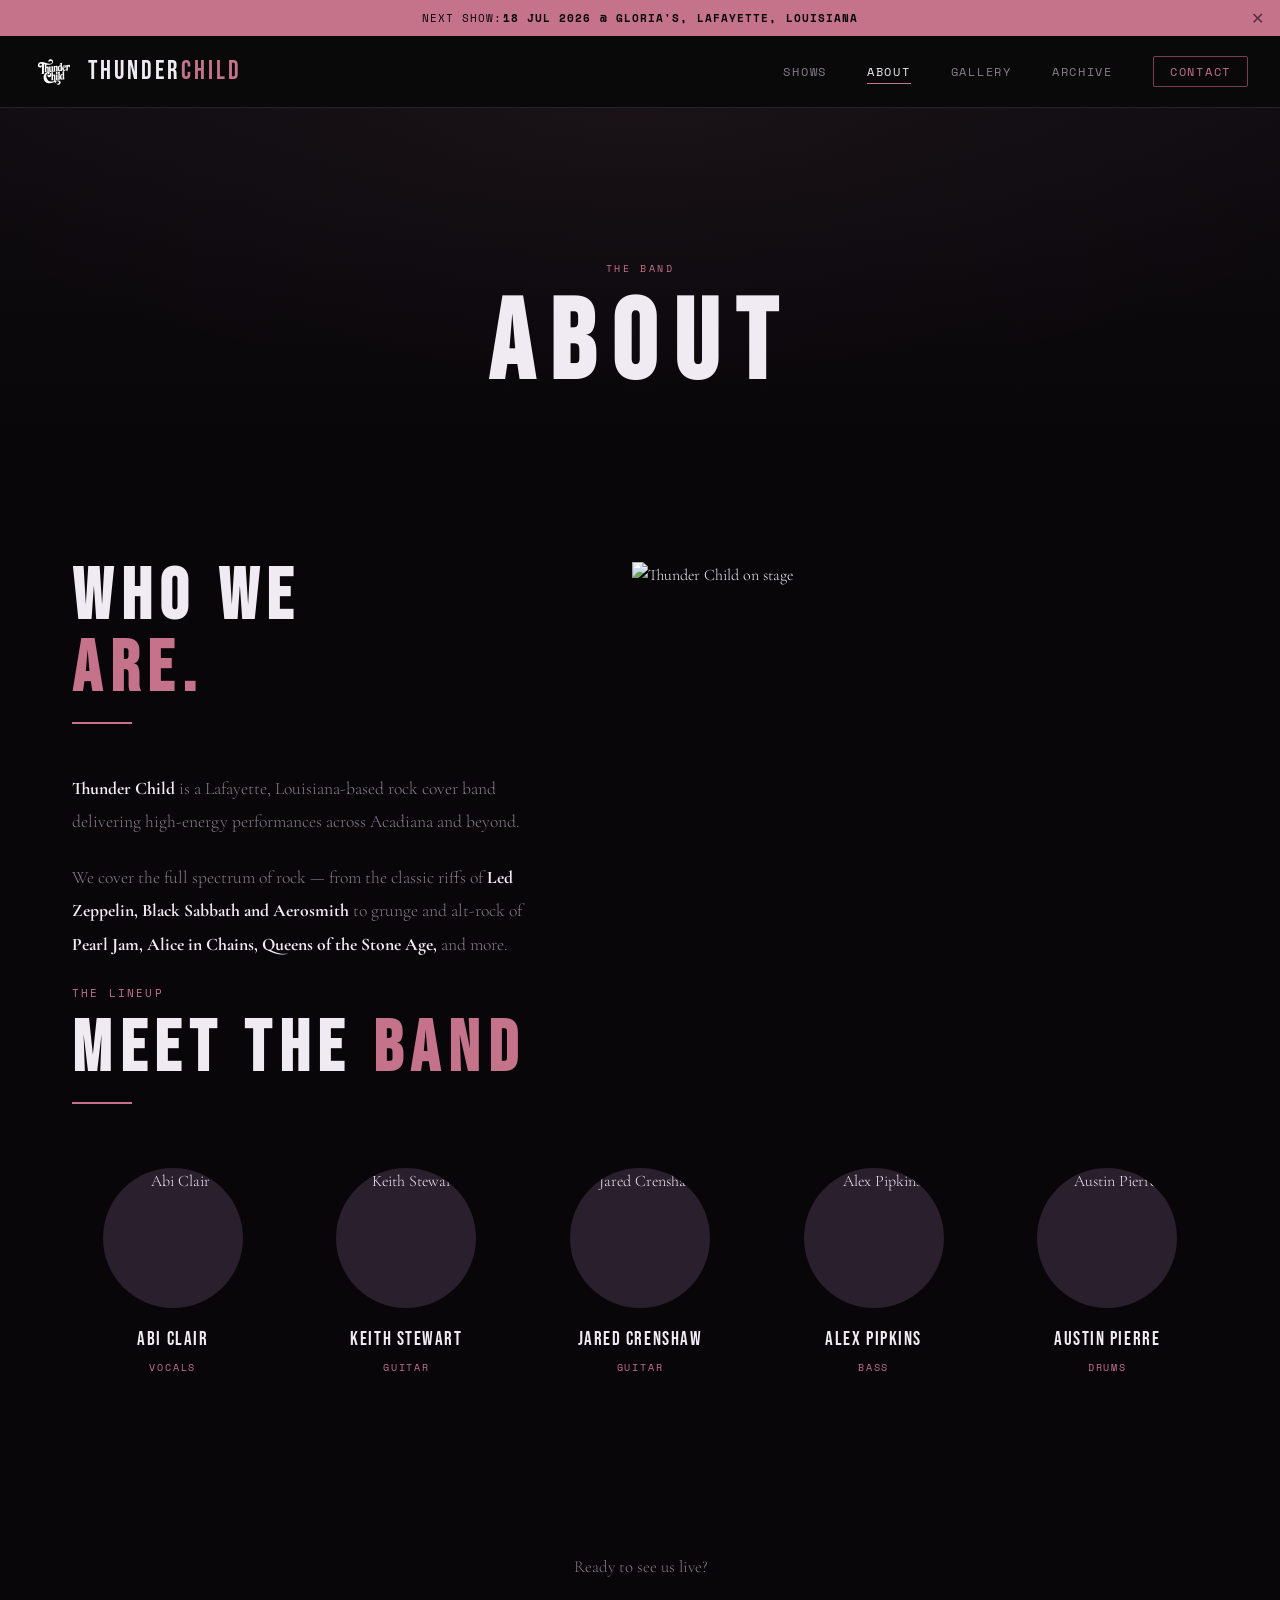
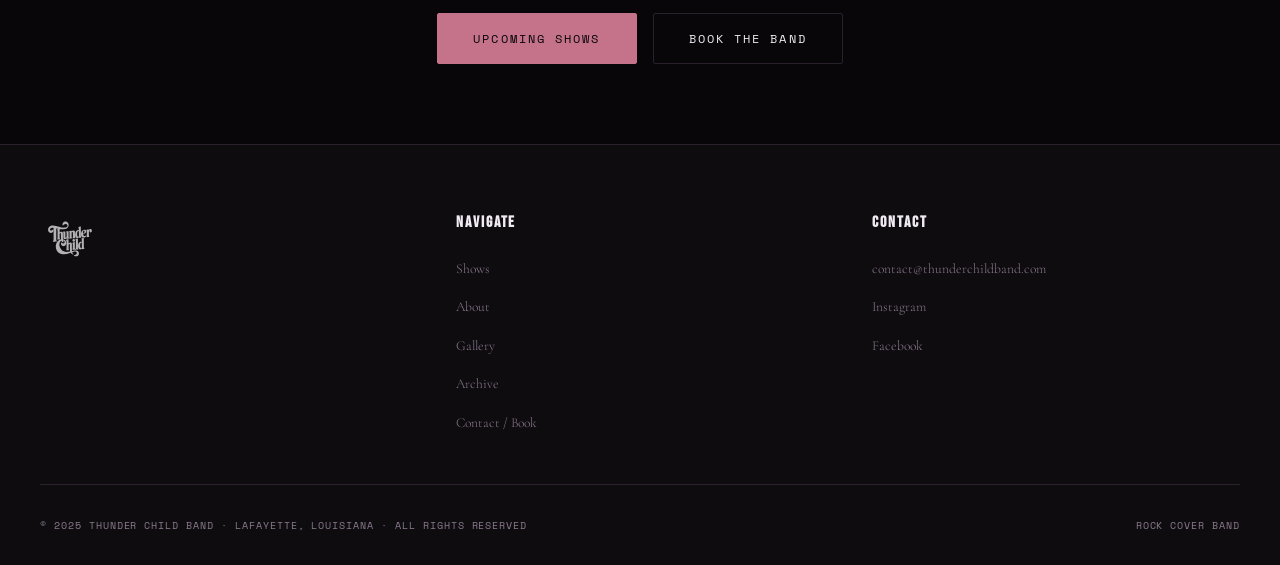
==== commit 6dc13fb8: "Add favicon links to about.html Added favicon links for various platforms." ====
--- a/about.html
+++ b/about.html
@@ -39,6 +39,12 @@
       letter-spacing: 0.18em; text-transform: uppercase; color: var(--dim);
     }
   </style>
+      <!-- Favicon -->
+<link rel="icon" href="images/favicon/favicon.ico" type="image/x-icon">
+<link rel="icon" href="images/favicon/favicon-32x32.png" type="image/png" sizes="32x32">
+<link rel="apple-touch-icon" href="images/favicon/apple-touch-icon.png" sizes="180x180">
+<!-- Optional: for Android/Chrome high-res -->
+<link rel="icon" href="images/favicon/android-chrome-192x192.png" type="image/png" sizes="192x192">
 </head>
 <body>
 
--- a/style.css
+++ b/style.css
@@ -1,686 +1,874 @@
-/* ==== RESET ==== */
+/* ============================================================
+   THUNDER CHILD — style.css
+   Dark rock aesthetic: near-black, dusty rose/mauve accents
+   Fonts: Bebas Neue (display) + Cormorant Garamond (body)
+   ============================================================ */
+
+@import url('https://fonts.googleapis.com/css2?family=Bebas+Neue&family=Cormorant+Garamond:ital,wght@0,300;0,400;0,600;1,300;1,400&family=Space+Mono:wght@400;700&display=swap');
+
+/* ---------- CSS Variables ---------- */
+:root {
+  --black:   #080609;
+  --deep:    #0f0c10;
+  --charcoal:#1a151c;
+  --gold:    #c4738a;
+  --gold-lt: #d9909f;
+  --gold-dk: #7a3f52;
+  --white:   #f0eaf2;
+  --dim:     #8a7a8e;
+  --border:  #2a1f2d;
+
+  --font-display: 'Bebas Neue', 'Impact', sans-serif;
+  --font-body:    'Cormorant Garamond', Georgia, serif;
+  --font-mono:    'Space Mono', monospace;
+
+  --nav-h: 72px;
+  --max-w: 1200px;
+  --transition: 0.3s cubic-bezier(0.25, 0.46, 0.45, 0.94);
+}
+
+/* ---------- Reset ---------- */
 *, *::before, *::after { box-sizing: border-box; margin: 0; padding: 0; }
-html, body {
-  font-family: Arial, sans-serif;
-  background:#000;
-  color:#eee;
-  text-align:center;
-  padding-top: 70px !important; /* ALWAYS RESERVE SPACE */
+html { scroll-behavior: smooth; font-size: 16px; }
+body {
+  background: var(--black);
+  color: var(--white);
+  font-family: var(--font-body);
+  font-weight: 300;
+  line-height: 1.7;
   overflow-x: hidden;
-  width: 100%;
-}
- * {
-  max-width: 100%;
-} 
-img, iframe, video {
-  max-width: 100%;
-  height: auto;
-}
-html {
-  scroll-padding-top: 80px; /* avoids header overlap */
-}
-
-/* ==== HEADER ==== */
+}
+img { display: block; max-width: 100%; }
+a { color: inherit; text-decoration: none; }
+ul { list-style: none; }
+
+/* ---------- Scrollbar ---------- */
+::-webkit-scrollbar { width: 6px; }
+::-webkit-scrollbar-track { background: var(--deep); }
+::-webkit-scrollbar-thumb { background: var(--gold-dk); border-radius: 3px; }
+
+/* ============================================================
+   NAV
+   ============================================================ */
+.site-nav {
+  position: fixed; top: 0; left: 0; right: 0; z-index: 1000;
+  height: var(--nav-h);
+  display: flex; align-items: center; justify-content: space-between;
+  padding: 0 2rem;
+  background: rgba(10,10,10,0.92);
+  backdrop-filter: blur(12px);
+  border-bottom: 1px solid var(--border);
+  transition: background var(--transition);
+}
+.site-nav.scrolled {
+  background: rgba(10,10,10,0.98);
+  border-bottom-color: var(--gold-dk);
+}
+.nav-logo { display: flex; align-items: center; gap: 0.75rem; }
+.nav-logo img { height: 44px; width: 44px; filter: invert(1); }
+.nav-logo-text {
+  font-family: var(--font-display);
+  font-size: 1.6rem;
+  letter-spacing: 0.12em;
+  color: var(--white);
+  line-height: 1;
+}
+.nav-logo-text span { color: var(--gold); }
+.nav-links { display: flex; gap: 2.5rem; align-items: center; }
+.nav-links a {
+  font-family: var(--font-mono);
+  font-size: 0.72rem;
+  letter-spacing: 0.15em;
+  text-transform: uppercase;
+  color: var(--dim);
+  transition: color var(--transition);
+  position: relative;
+}
+.nav-links a::after {
+  content: '';
+  position: absolute; bottom: -4px; left: 0; right: 0;
+  height: 1px; background: var(--gold);
+  transform: scaleX(0); transform-origin: left;
+  transition: transform var(--transition);
+}
+.nav-links a:hover, .nav-links a.active { color: var(--white); }
+.nav-links a:hover::after, .nav-links a.active::after { transform: scaleX(1); }
+.nav-links a.cta-link {
+  color: var(--gold);
+  border: 1px solid var(--gold-dk);
+  padding: 0.4rem 1rem;
+  border-radius: 2px;
+}
+.nav-links a.cta-link:hover {
+  background: var(--gold);
+  color: var(--black);
+}
+.nav-links a.cta-link::after { display: none; }
+
+/* Hamburger */
+.nav-toggle {
+  display: none;
+  flex-direction: column; gap: 5px;
+  cursor: pointer; background: none; border: none; padding: 4px;
+}
+.nav-toggle span {
+  display: block; width: 26px; height: 2px;
+  background: var(--white);
+  transition: var(--transition);
+}
+.nav-toggle.open span:nth-child(1) { transform: rotate(45deg) translate(5px, 5px); }
+.nav-toggle.open span:nth-child(2) { opacity: 0; }
+.nav-toggle.open span:nth-child(3) { transform: rotate(-45deg) translate(5px, -5px); }
+
+/* Mobile menu */
+.nav-mobile {
+  display: none; position: fixed;
+  top: var(--nav-h); left: 0; right: 0;
+  background: rgba(10,10,10,0.98);
+  padding: 2rem;
+  border-bottom: 1px solid var(--border);
+  flex-direction: column; gap: 1.5rem;
+  z-index: 999;
+}
+.nav-mobile.open { display: flex; }
+.nav-mobile a {
+  font-family: var(--font-display);
+  font-size: 2rem;
+  letter-spacing: 0.1em;
+  color: var(--dim);
+  transition: color var(--transition);
+}
+.nav-mobile a:hover, .nav-mobile a.active { color: var(--gold); }
+
+/* ============================================================
+   ANNOUNCEMENT BANNER
+   ============================================================ */
+:root { --banner-h: 36px; }
+
+.announcement-bar {
+  display: none;
+  position: fixed; top: 0; left: 0; right: 0; z-index: 1001;
+  height: var(--banner-h);
+  background: var(--gold);
+  color: var(--black);
+  font-family: var(--font-mono);
+  font-size: 0.68rem;
+  letter-spacing: 0.1em;
+  text-transform: uppercase;
+  overflow: hidden;
+}
+
+/* Desktop: centered static text */
+.banner-inner {
+  display: flex;
+  align-items: center;
+  justify-content: center;
+  height: 100%;
+  padding: 0 3rem;
+  white-space: nowrap;
+}
+.announcement-bar a {
+  font-weight: 700;
+  text-decoration: underline;
+  text-decoration-color: rgba(0,0,0,0.4);
+}
+.announcement-bar .dismiss {
+  position: absolute; right: 1rem; top: 50%; transform: translateY(-50%);
+  background: none; border: none; cursor: pointer;
+  font-size: 1rem; color: var(--black); opacity: 0.6;
+  transition: opacity var(--transition);
+}
+.announcement-bar .dismiss:hover { opacity: 1; }
+
+/* Mobile: ticker scroll */
+@media (max-width: 768px) {
+  .banner-inner {
+    justify-content: flex-start;
+    padding: 0 2.5rem 0 0;
+    animation: ticker 18s linear infinite;
+  }
+  .banner-inner:hover { animation-play-state: paused; }
+}
+@keyframes ticker {
+  0%   { transform: translateX(100vw); }
+  100% { transform: translateX(-100%); }
+}
+
+body.has-banner .site-nav { top: var(--banner-h); }
+body.has-banner { padding-top: calc(var(--nav-h) + var(--banner-h)); }
+body.has-banner.home-page { padding-top: 0; }
+
+/* ============================================================
+   HERO — HOME
+   ============================================================ */
 .hero {
+  position: relative; min-height: 100vh;
+  display: flex; flex-direction: column;
+  align-items: center; justify-content: center;
+  overflow: hidden;
+  padding: 0 2rem;
+}
+.hero-bg {
+  position: absolute; inset: 0;
+  background:
+    radial-gradient(ellipse 80% 60% at 50% 40%, rgba(196,115,138,0.08) 0%, transparent 70%),
+    linear-gradient(to bottom, var(--black) 0%, #0b080d 100%);
+}
+/* Grain overlay */
+.hero-bg::after {
+  content: '';
+  position: absolute; inset: 0;
+  background-image: url("data:image/svg+xml,%3Csvg viewBox='0 0 256 256' xmlns='http://www.w3.org/2000/svg'%3E%3Cfilter id='noise'%3E%3CfeTurbulence type='fractalNoise' baseFrequency='0.9' numOctaves='4' stitchTiles='stitch'/%3E%3C/filter%3E%3Crect width='100%25' height='100%25' filter='url(%23noise)' opacity='0.04'/%3E%3C/svg%3E");
+  opacity: 0.5; pointer-events: none;
+}
+.hero-logo-wrap {
+  position: relative; z-index: 2;
+  display: flex; flex-direction: column; align-items: center;
+  animation: heroFadeUp 1.2s ease both;
+}
+.hero-logo {
+  width: min(340px, 72vw);
+  filter: invert(1) brightness(1.1);
+  margin-bottom: 2rem;
+}
+.hero-title {
+  font-family: var(--font-display);
+  font-size: clamp(4rem, 14vw, 10rem);
+  letter-spacing: 0.18em;
+  line-height: 0.9;
+  text-align: center;
+  color: var(--white);
+  text-shadow: 0 0 80px rgba(196,115,138,0.2);
+}
+.hero-title em { color: var(--gold); font-style: normal; }
+.hero-sub {
+  font-family: var(--font-mono);
+  font-size: 0.72rem;
+  letter-spacing: 0.25em;
+  text-transform: uppercase;
+  color: var(--gold);
+  margin-top: 1.5rem;
+  animation: heroFadeUp 1.2s 0.2s ease both;
+}
+.hero-cta-row {
+  display: flex; gap: 1rem; margin-top: 3rem;
+  animation: heroFadeUp 1.2s 0.4s ease both;
+  flex-wrap: wrap; justify-content: center;
+}
+@keyframes heroFadeUp {
+  from { opacity: 0; transform: translateY(30px); }
+  to   { opacity: 1; transform: translateY(0); }
+}
+
+/* Ken Burns hero slideshow */
+.hero-slideshow {
+  position: absolute;
+  inset: 0;
+  z-index: 1;
+  overflow: hidden;
+}
+.hero-overlay {
+  position: absolute;
+  inset: 0;
+  background: rgba(8, 6, 9, 0.6);
+  z-index: 2;
+  pointer-events: none;
+}
+.hero-logo-wrap,
+.hero-cta-row,
+.hero svg {
   position: relative;
-  z-index: 2000;
-  margin-top: -70px !important;
-  padding-top: 30px !important;
-  background: #000;
-}
-
-.header-content {
+  z-index: 10;
+}
+.kb-slide {
+  position: absolute;
+  inset: 0;
+  background-size: cover;
+  background-position: center;
+  opacity: 0;
+  z-index: 1;
+  transform: scale(1);
+  transition: opacity 2s ease-in-out, transform 8s linear;
+}
+.kb-slide.active {
+  opacity: 1;
+  z-index: 2;
+  transform: scale(1.1);
+}
+/* ============================================================
+   PARALLAX SECTIONS (home page sections with BG images)
+   ============================================================ */
+.parallax-section {
+  position: relative;
+  min-height: 60vh;
+  display: flex; align-items: center; justify-content: center;
+  overflow: hidden;
+}
+.parallax-bg {
+  position: absolute; inset: -20%;
+  background-size: cover;
+  background-position: center;
+  background-attachment: fixed;
+  transition: transform 0.1s linear;
+}
+.parallax-bg::after {
+  content: '';
+  position: absolute; inset: 0;
+  background: rgba(10,10,10,0.72);
+}
+.parallax-content {
+  position: relative; z-index: 2;
+  text-align: center; padding: 5rem 2rem;
+  max-width: 700px;
+}
+
+/* ============================================================
+   BUTTONS
+   ============================================================ */
+.btn {
+  display: inline-block;
+  font-family: var(--font-mono);
+  font-size: 0.72rem;
+  letter-spacing: 0.18em;
+  text-transform: uppercase;
+  padding: 0.9rem 2.2rem;
+  border: 1px solid;
+  cursor: pointer;
+  transition: all var(--transition);
+  border-radius: 2px;
+}
+.btn-gold {
+  background: var(--gold);
+  color: var(--black);
+  border-color: var(--gold);
+}
+.btn-gold:hover {
+  background: var(--gold-lt);
+  border-color: var(--gold-lt);
+  transform: translateY(-2px);
+  box-shadow: 0 8px 24px rgba(200,146,42,0.3);
+}
+.btn-outline {
+  background: transparent;
+  color: var(--white);
+  border-color: var(--border);
+}
+.btn-outline:hover {
+  border-color: var(--gold);
+  color: var(--gold);
+  transform: translateY(-2px);
+}
+
+/* ============================================================
+   SECTIONS / LAYOUT
+   ============================================================ */
+.section {
+  padding: 6rem 2rem;
+  max-width: var(--max-w);
+  margin: 0 auto;
+}
+.section-full {
+  padding: 6rem 2rem;
+}
+.section-title {
+  font-family: var(--font-display);
+  font-size: clamp(2.5rem, 6vw, 4.5rem);
+  letter-spacing: 0.12em;
+  line-height: 1;
+  margin-bottom: 1rem;
+  color: var(--white);
+}
+.section-title span { color: var(--gold); }
+.section-line {
+  display: block; width: 60px; height: 2px;
+  background: var(--gold); margin-bottom: 3rem;
+}
+.section-subtitle {
+  font-family: var(--font-mono);
+  font-size: 0.68rem;
+  letter-spacing: 0.2em;
+  text-transform: uppercase;
+  color: var(--gold);
+  margin-bottom: 0.75rem;
+}
+
+/* ============================================================
+   HOME — NEXT SHOW TEASER
+   ============================================================ */
+.next-show-teaser {
+  background: var(--charcoal);
+  border: 1px solid var(--border);
+  border-left: 3px solid var(--gold);
+  padding: 2.5rem 3rem;
+  display: flex; align-items: center; gap: 3rem;
+  flex-wrap: wrap;
+}
+.next-show-date {
+  font-family: var(--font-display);
+  font-size: 3.5rem;
+  color: var(--gold);
+  line-height: 1;
+  white-space: nowrap;
+}
+.next-show-info h3 {
+  font-family: var(--font-display);
+  font-size: 1.8rem;
+  letter-spacing: 0.1em;
+  margin-bottom: 0.25rem;
+}
+.next-show-info p {
+  font-size: 0.9rem;
+  color: var(--dim);
+  font-style: italic;
+}
+
+/* ============================================================
+   HOME — ABOUT STRIP
+   ============================================================ */
+.home-about {
+  display: grid; grid-template-columns: 1fr 1fr;
+  gap: 5rem; align-items: center;
+}
+.home-about-text p {
+  font-size: 1.15rem;
+  line-height: 1.8;
+  color: var(--dim);
+  margin-bottom: 1.5rem;
+}
+.home-about-text p strong { color: var(--white); font-weight: 600; }
+.home-about-img {
+  position: relative;
+}
+.home-about-img img {
+  width: 100%; aspect-ratio: 4/5; object-fit: cover;
+  filter: grayscale(30%);
+}
+.home-about-img::before {
+  content: '';
+  position: absolute; top: -12px; left: -12px; right: 12px; bottom: 12px;
+  border: 1px solid var(--gold-dk); z-index: -1;
+}
+
+/* ============================================================
+   HOME — SOCIAL ROW
+   ============================================================ */
+.social-row {
+  display: flex; gap: 1.5rem; flex-wrap: wrap;
+}
+.social-link {
+  display: flex; align-items: center; gap: 0.6rem;
+  font-family: var(--font-mono); font-size: 0.68rem;
+  letter-spacing: 0.1em; text-transform: uppercase;
+  color: var(--dim); transition: color var(--transition);
+}
+.social-link:hover { color: var(--gold); }
+.social-link svg { width: 18px; height: 18px; }
+
+/* ============================================================
+   SHOWS PAGE — accordion layout
+   ============================================================ */
+.shows-list { display: flex; flex-direction: column; gap: 3px; }
+
+.show-card {
+  display: block;
+  background: var(--charcoal);
+  border: 1px solid var(--border);
+  border-left: 3px solid transparent;
+  transition: border-left-color var(--transition);
+}
+.show-card:not(.past):hover { border-left-color: var(--gold-dk); }
+.show-card.open { border-left-color: var(--gold); background: var(--deep); }
+
+.show-card-header {
+  display: flex;
+  align-items: center;
+  gap: 1.5rem;
+  padding: 1.5rem 2rem;
+  cursor: pointer;
+  user-select: none;
+}
+.show-card.past .show-card-header { cursor: default; }
+
+.show-date-block { text-align: center; flex-shrink: 0; width: 70px; }
+.show-day { font-family: var(--font-display); font-size: 2.8rem; line-height: 1; color: var(--gold); }
+.show-month-year { font-family: var(--font-mono); font-size: 0.58rem; letter-spacing: 0.14em; text-transform: uppercase; color: var(--dim); }
+
+.show-divider { width: 1px; height: 48px; background: var(--border); flex-shrink: 0; }
+
+.show-info-col { flex: 1; }
+.show-venue { font-family: var(--font-display); font-size: 1.8rem; letter-spacing: 0.05em; line-height: 1.1; }
+.show-location { font-size: 0.88rem; color: var(--dim); font-style: italic; margin-top: 0.2rem; }
+
+.show-toggle-icon {
+  width: 30px; height: 30px; flex-shrink: 0;
+  border: 1px solid var(--border); border-radius: 50%;
+  display: flex; align-items: center; justify-content: center;
+  color: var(--dim); margin-left: auto;
+  transition: transform 0.3s, border-color 0.3s, color 0.3s;
+}
+.show-card.past .show-toggle-icon { visibility: hidden; }
+
+.show-panel { display: none; }
+.show-card.open .show-panel { display: block; }
+
+.show-panel-inner {
+  border-top: 1px solid var(--border);
+  padding: 2rem;
+  display: flex;
+  gap: 2.5rem;
+  align-items: flex-start;
+}
+.show-panel-flyer { flex-shrink: 0; width: 160px; }
+.show-panel-flyer img { width: 100%; display: block; border: 1px solid var(--border); padding: 6px; background: var(--charcoal); }
+.show-panel-details { flex: 1; }
+.show-detail-row { display: flex; gap: 1rem; margin-bottom: 0.7rem; align-items: baseline; }
+.show-detail-label { font-family: var(--font-mono); font-size: 0.58rem; letter-spacing: 0.15em; text-transform: uppercase; color: var(--gold); white-space: nowrap; min-width: 55px; flex-shrink: 0; }
+.show-detail-value { font-size: 0.95rem; color: var(--white); }
+.show-panel-actions { flex-shrink: 0; display: flex; flex-direction: column; gap: 0.75rem; }
+
+.btn-rsvp {
+  display: inline-block;
+  font-family: var(--font-mono); font-size: 0.68rem;
+  letter-spacing: 0.14em; text-transform: uppercase;
+  padding: 0.75rem 1.5rem;
+  background: var(--gold); color: var(--black);
+  border: 1px solid var(--gold); border-radius: 2px;
+  font-weight: 700; white-space: nowrap;
+  transition: background 0.2s, transform 0.2s;
+}
+.btn-rsvp:hover { background: var(--gold-lt); transform: translateY(-2px); }
+
+.btn-directions {
+  font-family: var(--font-mono); font-size: 0.62rem;
+  letter-spacing: 0.12em; text-transform: uppercase;
+  color: var(--dim); text-decoration: underline; text-underline-offset: 3px;
+}
+.btn-directions:hover { color: var(--gold); }
+
+.past-shows-divider { display: flex; align-items: center; gap: 1.5rem; margin: 3rem 0 1.5rem; }
+.past-shows-divider span { font-family: var(--font-mono); font-size: 0.65rem; letter-spacing: 0.2em; text-transform: uppercase; color: var(--dim); white-space: nowrap; }
+.past-shows-divider::before, .past-shows-divider::after { content: ''; flex: 1; height: 1px; background: var(--border); }
+.show-card.past { opacity: 0.5; }
+
+/* ============================================================
+   ARCHIVE PAGE
+   ============================================================ */
+.archive-grid {
+  display: grid;
+  grid-template-columns: repeat(auto-fill, minmax(340px, 1fr));
+  gap: 3rem;
+}
+.archive-item {}
+.archive-video-wrap {
+  position: relative; padding-bottom: 56.25%;
+  overflow: hidden; background: var(--charcoal);
+  border: 1px solid var(--border);
+}
+.archive-video-wrap iframe {
+  position: absolute; inset: 0;
+  width: 100%; height: 100%; border: none;
+}
+.archive-meta { padding: 1.25rem 0 0; }
+.archive-meta-date {
+  font-family: var(--font-mono); font-size: 0.65rem;
+  letter-spacing: 0.18em; text-transform: uppercase;
+  color: var(--gold); margin-bottom: 0.3rem;
+}
+.archive-meta-venue {
+  font-family: var(--font-display);
+  font-size: 1.4rem; letter-spacing: 0.08em;
+  margin-bottom: 0.2rem;
+}
+.archive-meta-loc {
+  font-size: 0.85rem; color: var(--dim); font-style: italic;
+}
+
+/* ============================================================
+   GALLERY PAGE
+   ============================================================ */
+.gallery-masonry {
+  columns: 3; column-gap: 1rem;
+}
+.gallery-item {
+  break-inside: avoid; margin-bottom: 1rem;
+  position: relative; overflow: hidden; cursor: pointer;
+  border: 1px solid var(--border);
+}
+.gallery-item img {
+  width: 100%; display: block;
+  transition: transform 0.4s ease, filter 0.4s ease;
+  filter: grayscale(20%);
+}
+.gallery-item:hover img {
+  transform: scale(1.04);
+  filter: grayscale(0%) brightness(1.05);
+}
+.gallery-item-overlay {
+  position: absolute; inset: 0;
+  background: rgba(200,146,42,0.12);
+  opacity: 0; transition: opacity 0.3s;
+}
+.gallery-item:hover .gallery-item-overlay { opacity: 1; }
+
+/* Lightbox */
+.lightbox {
+  position: fixed; inset: 0; z-index: 9999;
+  background: rgba(0,0,0,0.95);
+  display: flex; align-items: center; justify-content: center;
+  opacity: 0; pointer-events: none;
+  transition: opacity 0.3s;
+}
+.lightbox.open { opacity: 1; pointer-events: all; }
+.lightbox-img {
+  max-width: 90vw; max-height: 88vh;
+  border: 1px solid var(--border);
+  object-fit: contain;
+}
+.lightbox-close {
+  position: absolute; top: 1.5rem; right: 2rem;
+  font-size: 2rem; cursor: pointer; color: var(--dim);
+  background: none; border: none;
+  transition: color var(--transition);
+}
+.lightbox-close:hover { color: var(--gold); }
+.lightbox-prev, .lightbox-next {
+  position: absolute; top: 50%; transform: translateY(-50%);
+  font-size: 2rem; cursor: pointer; color: var(--dim);
+  background: none; border: none; padding: 1rem;
+  transition: color var(--transition);
+}
+.lightbox-prev { left: 1rem; }
+.lightbox-next { right: 1rem; }
+.lightbox-prev:hover, .lightbox-next:hover { color: var(--gold); }
+
+/* ============================================================
+   ABOUT PAGE
+   ============================================================ */
+.about-hero {
+  display: grid; grid-template-columns: 1fr 1.2fr;
+  gap: 5rem; align-items: start;
+}
+.about-bio p {
+  font-size: 1.1rem; line-height: 1.9;
+  color: var(--dim); margin-bottom: 1.4rem;
+}
+.about-bio p strong { color: var(--white); }
+.band-members {
+  display: grid;
+  grid-template-columns: repeat(5, 1fr);
+  gap: 2rem;
+  margin-top: 4rem;
+}
+.member-card {
+  background: transparent;
+  border: none;
+  padding: 0;
+  text-align: center;
+  transition: transform var(--transition);
+}
+.member-card:hover { transform: translateY(-4px); }
+.member-photo {
+  width: 140px;
+  height: 140px;
+  border-radius: 50%;
+  margin: 0 auto 1rem;
+  overflow: hidden;
+  border: none;
+  background: var(--border);
+  display: flex; align-items: center; justify-content: center;
+}
+.member-photo img {
+  width: 100%; height: 100%;
+  object-fit: cover;
+  object-position: center top;
+}
+.member-photo span { font-size: 2.5rem; }
+.member-name {
+  font-family: var(--font-display);
+  font-size: 1.2rem; letter-spacing: 0.08em;
+  color: var(--white);
+  margin-bottom: 0.2rem;
+}
+.member-instrument {
+  font-family: var(--font-mono);
+  font-size: 0.62rem;
+  letter-spacing: 0.18em;
+  text-transform: uppercase;
+  color: var(--gold);
+}
+@media (max-width: 900px) {
+  .band-members { grid-template-columns: repeat(3, 1fr); }
+}
+@media (max-width: 500px) {
+  .band-members { grid-template-columns: repeat(2, 1fr); }
+}
+
+/* Remove offset border from about page photos */
+.home-about-img::before { display: none; }
+
+/* ============================================================
+   CONTACT PAGE
+   ============================================================ */
+.contact-layout {
+  display: grid; grid-template-columns: 1fr 1fr; gap: 5rem;
+}
+.contact-info h2 { margin-bottom: 2rem; }
+.contact-info p {
+  font-size: 1.05rem; line-height: 1.8;
+  color: var(--dim); margin-bottom: 2rem;
+}
+.contact-detail {
+  display: flex; align-items: flex-start; gap: 1rem; margin-bottom: 1.5rem;
+}
+.contact-detail-icon {
+  width: 36px; height: 36px; flex-shrink: 0;
+  border: 1px solid var(--border);
+  display: flex; align-items: center; justify-content: center;
+  color: var(--gold); font-size: 0.9rem;
+}
+.contact-detail-text { font-size: 0.9rem; color: var(--dim); }
+.contact-detail-text strong { display: block; color: var(--white); font-size: 1rem; }
+.contact-form { display: flex; flex-direction: column; gap: 1.2rem; }
+.form-group { display: flex; flex-direction: column; gap: 0.4rem; }
+.form-label {
+  font-family: var(--font-mono); font-size: 0.62rem;
+  letter-spacing: 0.16em; text-transform: uppercase; color: var(--dim);
+}
+.form-input, .form-textarea, .form-select {
+  background: var(--charcoal);
+  border: 1px solid var(--border);
+  color: var(--white);
+  padding: 0.85rem 1rem;
+  font-family: var(--font-body); font-size: 1rem;
+  outline: none;
+  transition: border-color var(--transition);
+  border-radius: 2px;
+}
+.form-input:focus, .form-textarea:focus, .form-select:focus {
+  border-color: var(--gold-dk);
+}
+.form-textarea { resize: vertical; min-height: 140px; }
+.form-select option { background: var(--charcoal); }
+
+/* ============================================================
+   FOOTER
+   ============================================================ */
+.site-footer {
+  background: var(--deep);
+  border-top: 1px solid var(--border);
+  padding: 4rem 2rem 2rem;
+}
+.footer-inner {
+  max-width: var(--max-w); margin: 0 auto;
+  display: grid; grid-template-columns: 1fr 1fr 1fr;
+  gap: 3rem; margin-bottom: 3rem;
+  align-items: start;
+}
+.footer-brand-col {
   display: flex;
   flex-direction: column;
   align-items: center;
-  gap: 1rem;
-  width: 100%;
-}
-.logo {
-  height: 100px;
-  max-width: 500px;
-  width: auto;
-  transition: height 0.3s ease;
-  flex-shrink: 0;
-  margin-bottom: 0.5rem;
-}
-
-/* ==== MENU BUTTON ==== */
-.menu-btn {
-  display: none;
-  background: #000;
-  border: 2px solid #fff;
-  color: #fff;
-  font-weight: bold;
-  font-size: 1.1rem;
-  padding: 0.7rem 1rem;
-  border-radius: 0;
-  cursor: pointer;
-  align-items: center;
-  justify-content: center;
-  gap: 0.5rem;
-  width: 100%;
-}
-.menu-btn .icon { font-size: 1.5rem; }
-
-/* ==== DESKTOP ONLY ==== */
-@media (min-width: 769px) {
-
-  .menu-btn,
-  .mobile-nav {
-    display: none !important;
-  }
-
-  .desktop-nav {
-    display: block !important;
-  }
-
-  .desktop-nav ul {
-    list-style: none;
-    display: flex;
-    justify-content: center;
-    gap: 2.5rem;
-    margin: 0;
-    padding: 0;
-  }
-
-  .desktop-nav a {
-    color: #eee;
-    text-decoration: none;
-    font-weight: bold;
-    font-size: 1rem;
-    padding: 0.3rem 0;
-    text-transform: uppercase;
-    letter-spacing: 1px;
-  }
-
-  .desktop-nav a:hover {
-    background: none;
-    color: #ff0000;
-  }
-
-}
-
-
-/* ==== SCROLL TARGET FIX ==== */
-#shows,
-#about,
-#band,
-#contact {
-  scroll-margin-top: 250px;
-}
-
-
-/* ==== MOBILE ONLY ==== */
-@media (max-width: 768px) {
-
-  .mobile-nav {
-    display: none;
-    position: fixed;
-    inset: 0;
-    background: #000;
-    z-index: 5000;
-    padding-top: 90px;
-  }
-
-  .mobile-nav.open {
-    display: block !important;
-  }
-
-  .mobile-nav ul {
-    list-style: none;
-    margin: 0;
-    padding: 0;
-  }
-
-  .mobile-nav a {
-    display: block;
-    padding: 1rem;
-    color: #fff !important;
-    border-bottom: 1px solid #222;
-    text-decoration: none;
-  }
-
-
-  /* other mobile styles you had here */
-  .menu-btn { display: flex !important; width: 100% !important; border-radius: 0 !important; }
-  .desktop-nav { display: none !important; }
-}
-
-
-/* ==== INDEX FEATURE IMAGE ==== */
-.index-feature-image {
   text-align: center;
-  margin: 3rem auto 2rem;
-}
-
-.index-feature-image img {
-  width: 70vw;              /* 70% of screen width */
-  max-width: 900px;         /* prevents ultra-wide stretch */
-  height: auto;
-
-  border-radius: 8px;       /* matches About page */
-  border: 2px solid #222;   /* same subtle frame */
-
-  display: block;
-  margin: 0 auto;
-}
-
-/* ==== MOBILE BAND CAROUSEL ==== */
-/* MOBILE BAND CAROUSEL */
-@media (max-width: 768px) {
-  .band-grid {
-    display: flex;
-    overflow-x: auto;
-    display: flex;                /* horizontal scroll */
-    overflow-x: auto;             /* scroll sideways */
-    scroll-snap-type: x mandatory;
-    scroll-behavior: smooth;
-    -webkit-overflow-scrolling: touch;
-    gap: 1rem;
-
-    width: 100%;            /* use 100% instead of 100vw */
-    max-width: 100%;
-    margin: 0 auto;         /* center the grid */
-    padding: 0 0.5rem;      /* smaller side padding */
-    width: 100%;
-    margin: 0 auto;
-    padding: 0 0.5rem;
-  }
-
-  .member-card {
-    flex: 0 0 70%;           /* percentage of container, not viewport */
-    scroll-snap-align: center;
-    flex: 0 0 70%;                /* each card takes 70% of width */
-    scroll-snap-align: center;    /* centers each card */
-  }
-
-  /* hide scrollbar */
-  .band-grid::-webkit-scrollbar { display: none; }
-  .band-grid { -ms-overflow-style: none; scrollbar-width: none; }
-}
-
-/* DESKTOP GRID */
-@media (min-width: 769px) {
-  .band-grid {
-    display: grid;
-    grid-template-columns: repeat(auto-fit, minmax(250px,1fr));
-    gap: 2rem;
-    max-width: 1000px;
-    margin: auto;
-  }
-
-  .member-card {
-    flex: initial; /* reset flex from mobile */
-  }
-}
-
-
-
-  .social-links { font-size: 0; }
-  .social-links a { display: inline-block; font-size: 0; margin: 0 6px; }
-
-  body.scrolled .hero {
-    position: fixed !important;
-    top: 0 !important;
-    left: 0 !important;
-    right: 0 !important;
-    width: 100% !important;
-    padding: 0.4rem 0.8rem !important;
-    background: #000 !important;
-    z-index: 3000 !important;
-    box-shadow: 0 2px 8px rgba(0,0,0,0.6) !important;
-    margin-top: 0 !important;
-    transition: padding 0.3s ease !important;
-  }
-
-  body.scrolled .header-content {
-    flex-direction: row !important;
-    justify-content: space-between !important;
-    align-items: center !important;
-  }
-
-  body.scrolled .logo {
-    height: 50px !important;
-    width: auto !important;
-    max-width: none !important;
-  }
-
-  body.scrolled .menu-btn {
-    width: auto !important;
-    padding: 0.4rem 0.8rem !important;
-    font-size: 1rem !important;
-    border-radius: 4px !important;
-  }
-
-  body.scrolled .menu-btn .text { display: none !important; }
-  body.scrolled .menu-btn .icon { font-size: 1.4rem !important; }
-
-
-}
-
-
-/* ==== DESKTOP ONLY ==== */
-@media (min-width: 769px) {
-  .menu-btn, .mobile-nav { display: none !important; }
-  .desktop-nav { display: block !important; }
-}
-
-/* ==== SOCIAL ICONS ==== */
-@media (min-width: 769px) {
-  .social-links a {
-    display: inline-block;
-    margin: 0 12px;
-    text-decoration: none !important;
-    position: relative;
-    transition: transform 0.3s ease;
-  }
-  .social-links a:hover { transform: scale(1.1); }
-  .social-links a::after {
-    content: '';
-    position: absolute;
-    top: 50%; left: 50%;
-    width: 56px; height: 56px;
-    border: 3px solid #ff0000;
-    border-radius: 50%;
-    transform: translate(-50%, -50%);
-    opacity: 0;
-    pointer-events: none;
-    transition: opacity 0.3s ease;
-  }
-  .social-links a:hover::after { opacity: 1; }
-}
-
-/* ==== MAIN CONTENT ==== */
-#shows .show-item { margin-bottom:1.2em; font-size:1.2em; line-height:1.5; }
-.flex-row { display:flex; flex-wrap:wrap; gap:2rem; justify-content:center; padding:4rem 1rem; max-width:1200px; margin:0 auto; }
-.col { flex:1; min-width:280px; }
-.col h2 { text-align:center; margin-bottom:1rem; }
-#band { padding:3rem 1rem; }
-.band-grid { display:grid; grid-template-columns:repeat(auto-fit,minmax(250px,1fr)); gap:2rem; max-width:1000px; margin:auto; }
-.member-card { background:#transparent; border-radius:8px; padding:1.5rem; text-align:center; transition:transform .3s; }
-.member-card:hover { transform:none; box-shadow:none; }
-.member-photo { width:100%; max-width:180px; aspect-ratio:1/1; object-fit:cover; border-radius:50%; border:3px solid #000; margin:0 auto 1rem; }
-.member-card h3 { font-family:'Roboto Slab',serif; font-size:1.5rem; color:#ccc; margin-bottom:.5rem; }
-.member-card p { font-size:.95rem; line-height:1.5; color:#ccc; }
-.spacer { height:1.5rem; }
-.social-links { text-align:center; margin-top:15px; }
-footer { background:#000; padding:1em; font-size:.8em; }
-
-/* ==== INSTAGRAM RESPONSIVE ==== */
-#photos, .instagram-wrapper { width: 100%; max-width: 500px; margin: 0 auto; aspect-ratio: 1 / 1; overflow: hidden; }
-#photos iframe, .instagram-wrapper iframe { width: 100%; height: 100%; border: 0; display: block; }
-
-
-/* ====== ABOUT PAGE SPECIFIC ====== */
-.about-page .about-band-image {
+}
+.footer-brand-logo {
+  height: 60px; filter: invert(1) brightness(0.7);
+  margin-bottom: 0;
+}
+.footer-tagline {
+  font-size: 0.9rem; color: var(--dim);
+  font-style: italic; line-height: 1.6;
+  max-width: 280px;
+}
+.footer-col-title {
+  font-family: var(--font-display);
+  font-size: 1rem; letter-spacing: 0.12em;
+  margin-bottom: 1.2rem; color: var(--white);
+}
+.footer-links { display: flex; flex-direction: column; gap: 0.7rem; }
+.footer-links a {
+  font-size: 0.85rem; color: var(--dim);
+  transition: color var(--transition);
+}
+.footer-links a:hover { color: var(--gold); }
+.footer-bottom {
+  max-width: var(--max-w); margin: 0 auto;
+  padding-top: 2rem; border-top: 1px solid var(--border);
+  display: flex; justify-content: space-between; align-items: center;
+  flex-wrap: wrap; gap: 1rem;
+  font-family: var(--font-mono); font-size: 0.6rem;
+  letter-spacing: 0.1em; text-transform: uppercase; color: var(--dim);
+}
+
+/* ============================================================
+   PAGE HEADER (non-home pages)
+   ============================================================ */
+.page-header {
+  padding: calc(var(--nav-h) + 5rem) 2rem 4rem;
   text-align: center;
-  margin: 3rem auto 2rem auto; /* space above and below image */
-}
-
-.about-page .about-band-image img {
-  max-width: 600px;     /* limits the width of the image */
-  width: 90%;           /* scales nicely on smaller screens */
-  height: auto;         /* maintain aspect ratio */
-  border-radius: 8px;   /* soft corners */
-  border: 2px solid #222; /* subtle dark border */
-  display: block;
-  margin: 0 auto;       /* center horizontally */
-}
-
-/* About section two-column layout */
-.about-content {
-  display: flex;
-  flex-wrap: wrap;        /* stack on smaller screens */
-  align-items: center;
-  justify-content: center;
-  gap: 2rem;
-  max-width: 1200px;
-  margin: 3rem auto;
-  padding: 0 1rem;
-}
-
-.about-content .about-image {
-  flex: 1 1 400px;        /* grows, shrinks, min 400px */
-  text-align: center;
-}
-
-.about-content .about-image img {
-  width: 100%;
-  max-width: 450px;       /* controls desktop image size */
-  height: auto;
-  border-radius: 8px;
-  border: 2px solid #222;
-}
-
-.about-content .about-text {
-  flex: 1 1 400px;
-  max-width: 600px;       /* prevent text from stretching too far */
-  font-size: 1.1rem;
-  line-height: 1.8;
-  color: #eee;
-  text-align: left;
-}
-#about {
-  padding: 4rem 1rem 1rem;
-  max-width: 800px;
-  margin: 0 auto;
-}
-#about h2 {
-  margin-bottom: 1.5rem;
-}
-
-#about p {
-  margin-top: 0;
-  line-height: 1.7;
-}
-
-/* Stack columns on smaller screens */
-@media (max-width: 768px) {
-  .about-content {
-    flex-direction: column;
-  }
-  .about-content .about-text {
-    text-align: center;
-    padding-top: 1.5rem;
-  }
-}
-
-
-/* ==== ARCHIVE PAGE SPECIFIC ==== */
-.archive-page {
-  background: black;
-  color: white;
-}
-
-/* Archive show layout */
-.archive-container {
-  max-width: 1000px;
-  margin: auto;
-  padding: 40px 20px 60px;
-}
-
-.archive-show {
-  display: flex;
-  gap: 24px;
-  margin-bottom: 40px;
-  border-bottom: 1px solid #333;
-  padding-bottom: 30px;
-  align-items: center;
-}
-
-.archive-image img {
-  width: 220px;
-  height: 220px;
-  object-fit: cover;
-  border-radius: 6px;
-  border: 2px solid #222;
-}
-
-.archive-details h2 { margin: 0 0 6px; }
-.archive-details p { margin: 4px 0; line-height: 1.5; }
-
-/* Archive video layout */
-.archive-video {
-  width: 320px;
-  aspect-ratio: 16 / 9;
-  border: 2px solid #222;
-  border-radius: 6px;
-  overflow: hidden;
-  flex-shrink: 0;
-}
-
-.archive-video iframe {
-  width: 100%;
-  height: 100%;
-  border: 0;
-}
-/* Shorts vertical override */
-.short-video {
-  aspect-ratio: 9 / 16;
-  width: 320px;      /* matches your video width */
-  max-width: 100%;
-}
-
-/* ==== SHOWS PAGE – RSVP BUTTON ==== */
-.shows-page .rsvp-btn {
-  display: inline-block;
-  margin-top: 1rem;
-  padding: 0.65rem 1.4rem;
-
-  background: #ff0000;              /* Thunder Child red */
-  color: #fff;
-  text-decoration: none;
-  font-weight: bold;
-  font-size: 0.95rem;
-  letter-spacing: 0.5px;
-  text-transform: uppercase;
-
-  border-radius: 6px;
-  box-shadow: 0 4px 0 #b30000;
-
-  transition:
-    transform 0.1s ease,
-    box-shadow 0.1s ease,
-    background 0.2s ease;
-}
-
-.shows-page .rsvp-btn:hover {
-  background: #ff1a1a;
-}
-
-.shows-page .rsvp-btn:active {
-  transform: translateY(2px);
-  box-shadow: 0 2px 0 #b30000;
-}
-
-
-/* ===== SHOW PAGE – BLACK FLYER PLACEHOLDER ===== */
-
-.show-flyer {
-  width: 320px;
-  max-width: 100%;
-}
-
-.show-flyer img {
-  width: 100%;
-  display: block;
-}
-
-.show-flyer.empty {
-  height: 180px;
-  background: #000;        /* match site background */
-  border: 2px solid #000;  /* prevents layout shift */
-  display: flex;
-  align-items: center;
-  justify-content: center;
-}
-
-.show-flyer.empty span {
-  color: #666;             /* very subtle */
-  font-size: 0.8rem;
-}
-
-
-/* Mobile archive layout */
-@media (max-width: 768px) {
-  .archive-show { flex-direction: column; }
-  .archive-image img { width: 100%; height: auto; }
-  .archive-video { width: 100% !important; max-width: 100% !important; margin: 0 auto 10px !important; }
-  .archive-video iframe { width: 100% !important; height: auto !important; aspect-ratio: 16 / 9 !important; }
-}
-
-/* ===== SHORTS MOBILE FIX ===== */
-
-@media (max-width: 768px) {
-
-  .short-video {
-    width: 100% !important;
-    aspect-ratio: 9 / 16 !important;
-    max-width: 400px;
-    margin: 0 auto 1rem;
-  }
-
-  .short-video iframe {
-    width: 100% !important;
-    height: 100% !important;
-    aspect-ratio: 9 / 16 !important;
-  }
-
-}
-
-
-
-#contact {
-  padding-top: 5rem;
-}
-
-
-/* Contact Form Styling */
-.contact-form form {
-  display: flex;
-  flex-direction: column; /* stack items vertically */
-  gap: 15px; /* space between each input */
-}
-
-.contact-form label {
-  font-weight: bold;
-  margin-bottom: 5px;
-}
-
-.contact-form input {
-  padding: 10px;
-  font-size: 1rem;
-  border: 1px solid #ccc;
-  border-radius: 5px;
-  width: 100%; /* full width of the form column */
-  box-sizing: border-box;
-}
-
-.contact-form button {
-  margin-top: 0.5rem;
-  padding: 14px 20px;
-  font-size: 1.05rem;
-  font-weight: bold;
-  letter-spacing: 0.5px;
-  text-transform: uppercase;
-
-  background: #ff0000; /* Thunder Child red */
-  color: #fff;
-
-  border: none;
-  border-radius: 6px;
-  cursor: pointer;
-
-  transition: background 0.2s ease, transform 0.1s ease, box-shadow 0.1s ease;
-  box-shadow: 0 4px 0 #b30000;
-}
-
-.contact-form button:hover {
-  background: #ff1a1a;
-}
-
-.contact-form button:active {
-  transform: translateY(2px);
-  box-shadow: 0 2px 0 #b30000;
-}
-
-
-.contact-form button:hover {
-  background-color: #444;
-}
-.contact-form form {
-  margin-top: 1.5rem; /* 👈 adds space below the paragraph */
-}
-
-@media (max-width: 768px) {
-  .show-flyer.empty {
-    background: #000;
-  }
-}
-/* ===== MAIN PAGE IMAGES – CONSISTENT STYLE ===== */
-.about-page .about-band-image img,
-.contact-page .contact-photo img,
-.shows-page .show-flyer img {
-  max-width: 90%;          /* scales nicely */
-  height: auto;
-  border-radius: 8px;      /* soft corners */
-  border: 2px solid #222;  /* dark border to match site theme */
-  display: block;
-  margin: 0 auto;          /* centers the image */
-}
-
-/* ===== THUNDER CHILD GALLERY ===== */
-
-/* ===== THUNDER CHILD MASONRY GALLERY ===== */
-
-.tc-gallery {
-  max-width: 1200px;
-  margin: 0 auto;
-  padding: 2rem 1rem 4rem;
-}
-
-.tc-gallery-grid {
-  column-count: 3;
-  column-gap: 1rem;
-}
-
-.tc-gallery-grid img {
-  width: 100%;
-  height: auto;
-  margin-bottom: 1rem;
-
-  border-radius: 6px;
-  border: 2px solid #222;
-
-  break-inside: avoid; /* prevents splitting */
-
-  transition: transform 0.25s ease, border-color 0.25s ease;
-}
-
-.tc-gallery-grid img:hover {
-  transform: scale(1.02);
-  border-color: #ff0000;
-}
-
-/* Responsive columns */
+  background: linear-gradient(to bottom, var(--deep), var(--black));
+  position: relative; overflow: hidden;
+}
+.page-header::before {
+  content: '';
+  position: absolute; inset: 0;
+  background: radial-gradient(ellipse 60% 80% at 50% 0%, rgba(196,115,138,0.06), transparent);
+}
+.page-header-inner { position: relative; z-index: 1; }
+.page-header-subtitle {
+  font-family: var(--font-mono);
+  font-size: 0.65rem; letter-spacing: 0.25em; text-transform: uppercase;
+  color: var(--gold); margin-bottom: 0.75rem;
+}
+.page-header-title {
+  font-family: var(--font-display);
+  font-size: clamp(3.5rem, 10vw, 7rem);
+  letter-spacing: 0.15em; line-height: 1;
+  color: var(--white);
+}
+
+/* ============================================================
+   UTILITY
+   ============================================================ */
+.text-gold { color: var(--gold); }
+.text-dim  { color: var(--dim); }
+.text-center { text-align: center; }
+.mt-1 { margin-top: 1rem; }
+.mt-2 { margin-top: 2rem; }
+.mt-3 { margin-top: 3rem; }
+.divider { height: 1px; background: var(--border); margin: 4rem 0; }
+
+/* Fade-in on scroll */
+/* Reveal: content visible by default; JS adds .js-ready to body to enable animation */
+.reveal { opacity: 1; transform: none; }
+body.js-ready .reveal { opacity: 0; transform: translateY(24px); transition: opacity 0.7s ease, transform 0.7s ease; }
+body.js-ready .reveal.visible { opacity: 1; transform: none; }
+
+/* ============================================================
+   RESPONSIVE
+   ============================================================ */
 @media (max-width: 900px) {
-  .tc-gallery-grid { column-count: 2; }
-}
-
-@media (max-width: 500px) {
-  .tc-gallery-grid { column-count: 1; }
-}
-/* ===== LIGHTBOX ===== */
-
-#lightbox {
-  display: none;
-  position: fixed;
-  z-index: 9999;
-  inset: 0;
-  background: rgba(0,0,0,0.95);
-  justify-content: center;
-  align-items: center;
-  padding: 2rem;
-}
-
-#lightbox img {
-  max-width: 90%;
-  max-height: 85vh;
-  border-radius: 8px;
-  border: 2px solid #222;
-}
-
-#lightbox-close {
-  position: absolute;
-  top: 20px;
-  right: 30px;
-  font-size: 3rem;
-  color: white;
-  cursor: pointer;
-  transition: color 0.2s ease;
-}
-
-#lightbox-close:hover {
-  color: #ff0000; /* Thunder Child red */
-}
+  .nav-links { display: none; }
+  .nav-toggle { display: flex; }
+  .home-about { grid-template-columns: 1fr; gap: 3rem; }
+  .about-hero { grid-template-columns: 1fr; }
+  .contact-layout { grid-template-columns: 1fr; }
+  .footer-inner { grid-template-columns: 1fr 1fr; }
+  .gallery-masonry { columns: 2; }
+}
+@media (max-width: 600px) {
+  :root { --nav-h: 60px; }
+  .hero-title { font-size: clamp(3rem, 16vw, 6rem); }
+  .gallery-masonry { columns: 1; }
+  .footer-inner { grid-template-columns: 1fr; }
+  .archive-grid { grid-template-columns: 1fr; }
+  /* Shows accordion mobile */
+  .show-card-header { gap: 1rem; padding: 1.2rem; }
+  .show-venue { font-size: 1.3rem; }
+  .show-panel-inner { flex-direction: column; gap: 1.5rem; padding: 1.2rem; }
+  .show-panel-flyer { width: 120px; }
+  .show-panel-actions { flex-direction: row; flex-wrap: wrap; }
+
+}
+
+/* Shows page — cards must always be visible, never affected by reveal */
+.show-card, .show-card * { opacity: 1 !important; transform: none !important; }
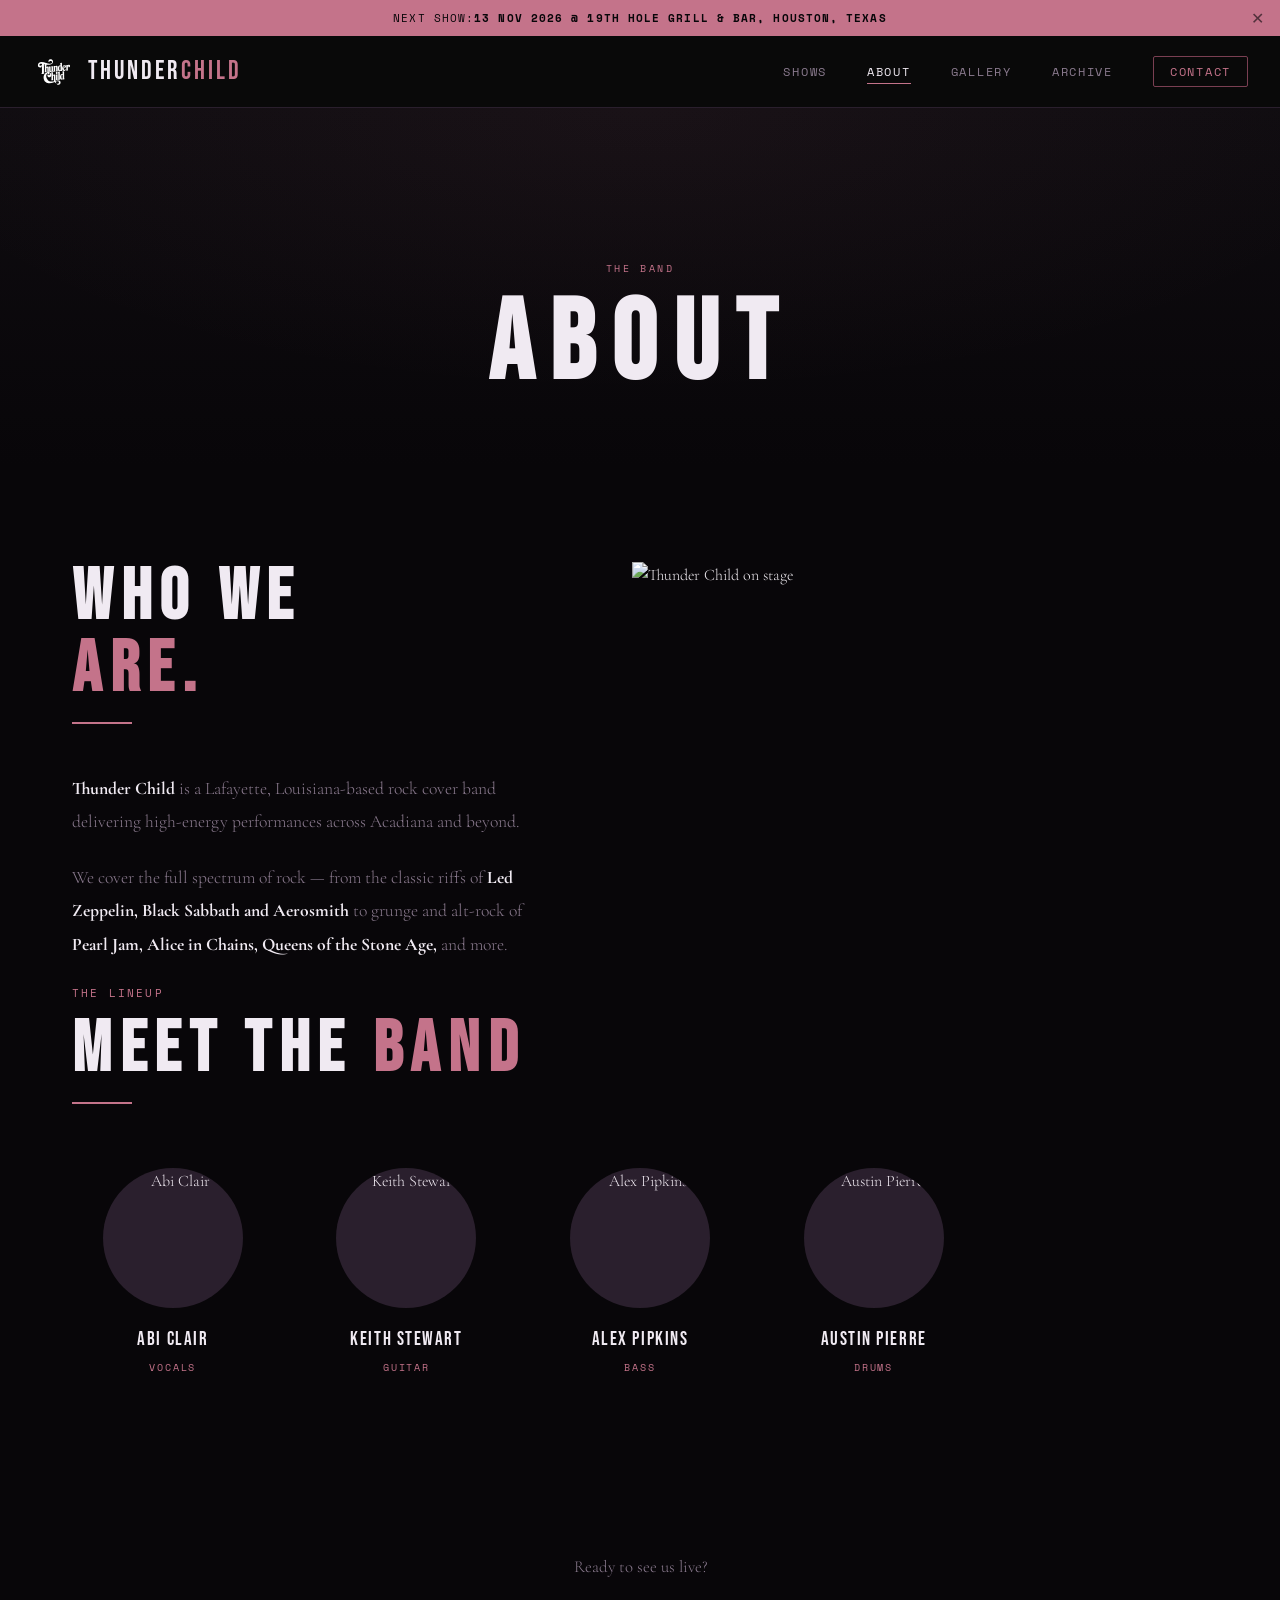
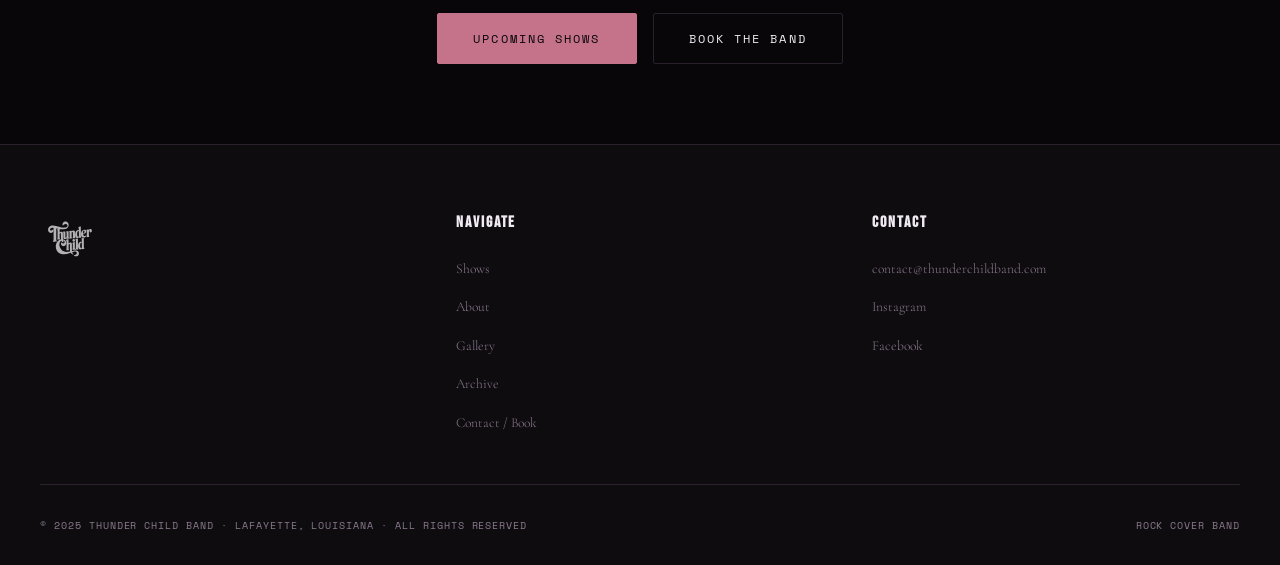
==== commit 5e4fc0d8: "Update about.html" ====
--- a/about.html
+++ b/about.html
@@ -139,13 +139,6 @@
         </div>
         <div class="member-card reveal">
           <div class="member-photo">
-            <img src="https://www.thunderchildband.com/images/jared.jpg" alt="Jared Crenshaw">
-          </div>
-          <div class="member-name">Jared Crenshaw</div>
-          <div class="member-instrument">Guitar</div>
-        </div>
-        <div class="member-card reveal">
-          <div class="member-photo">
             <img src="https://www.thunderchildband.com/images/alex.jpeg" alt="Alex Pipkins">
           </div>
           <div class="member-name">Alex Pipkins</div>
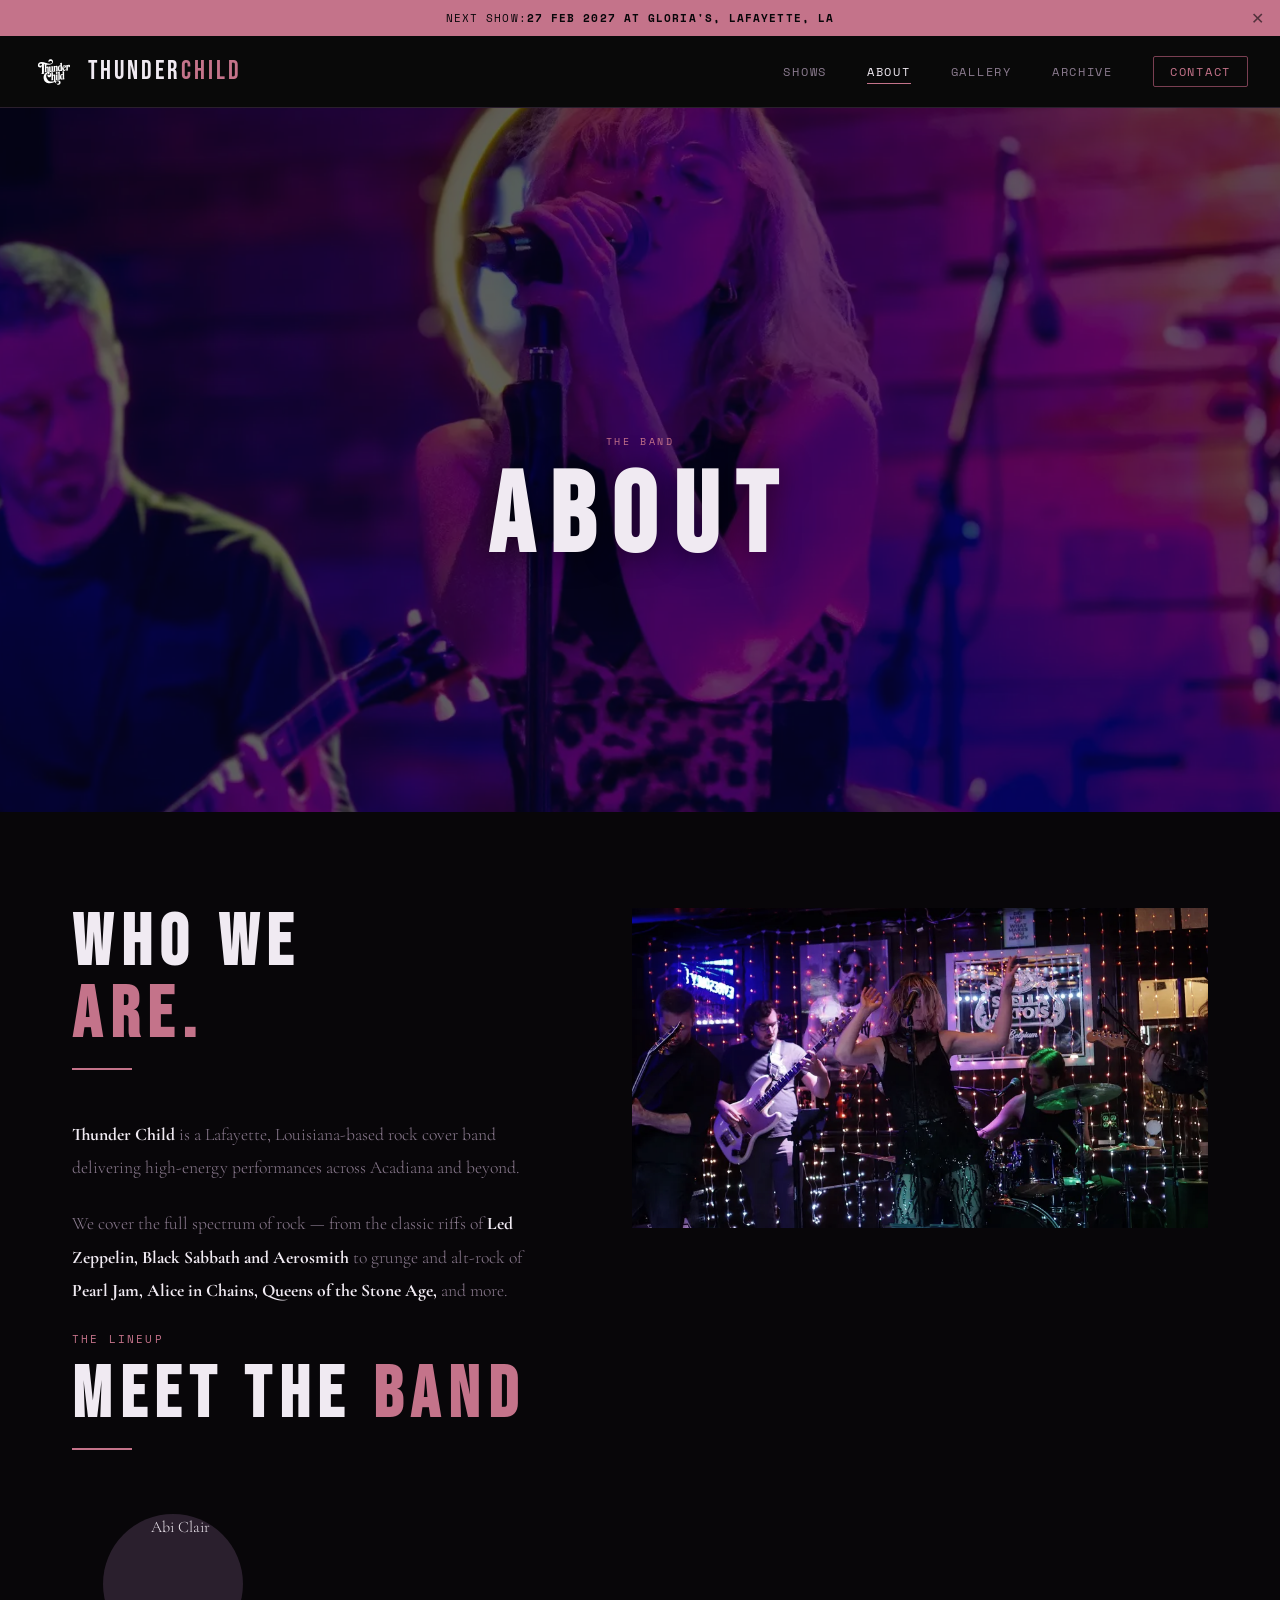
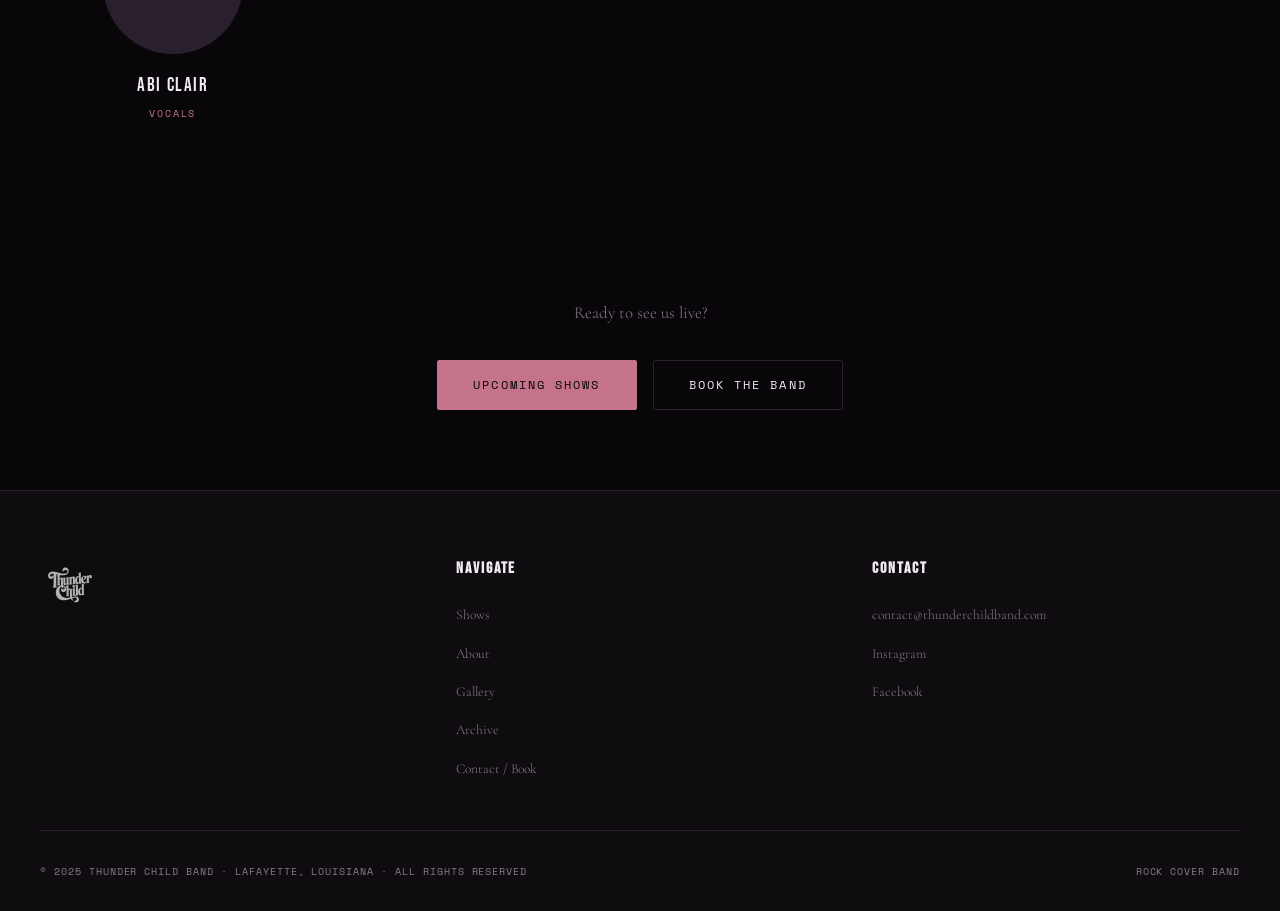
==== commit 9793cfc3: "Enhance about page with slideshow and images Updated the page header to include a slideshow with ima" ====
--- a/about.html
+++ b/about.html
@@ -37,6 +37,20 @@
       display: block; margin-top: 1rem;
       font-family: var(--font-mono); font-size: 0.65rem;
       letter-spacing: 0.18em; text-transform: uppercase; color: var(--dim);
+    }
+
+    /* Page header slideshow (Ken Burns styles come from style.css) */
+    .page-header.has-slideshow {
+      /* Height follows screen width so photos are cropped less: tune the 55s */
+      min-height: clamp(440px, max(55vw, 55vh), 80vh);
+      display: flex; align-items: center; justify-content: center;
+    }
+    .page-header.has-slideshow .page-header-inner { z-index: 10; }
+    /* Keep the upper-middle of each photo (heads, stage) in view when it has to be cropped */
+    .page-header.has-slideshow .kb-slide { background-position: center 40%; }
+    .page-header.has-slideshow .page-header-title { text-shadow: 0 2px 30px rgba(0,0,0,0.6); }
+    @media (prefers-reduced-motion: reduce) {
+      .page-header .kb-slide.active { transform: none; }
     }
   </style>
       <!-- Favicon -->
@@ -81,7 +95,9 @@
   </nav>
 
   <!-- Page Header -->
-  <header class="page-header">
+  <header class="page-header has-slideshow">
+    <div class="hero-slideshow" id="header-slideshow"></div>
+    <div class="hero-overlay"></div>
     <div class="page-header-inner">
       <p class="page-header-subtitle">The Band</p>
       <h1 class="page-header-title">ABOUT</h1>
@@ -108,8 +124,10 @@
 
         <div style="display:flex; flex-direction:column; gap:1rem;">
           <div class="home-about-img reveal" style="flex:1;">
-            <img src="https://www.thunderchildband.com/images/DSC6484.JPEG"
-              alt="Thunder Child on stage" loading="lazy"
+            <img src="images/DSC6484-900.webp"
+              srcset="images/DSC6484-480.webp 480w, images/DSC6484-900.webp 900w, images/DSC6484-1600.webp 1600w"
+              sizes="(max-width: 900px) 100vw, 50vw"
+              alt="Thunder Child on stage" loading="lazy" decoding="async"
               style="width:100%;height:320px;object-fit:cover;">
           </div>
         </div>
@@ -125,28 +143,28 @@
       <div class="band-members">
         <div class="member-card reveal">
           <div class="member-photo">
-            <img src="https://www.thunderchildband.com/images/abiclair.jpg" alt="Abi Clair">
+            <img src="https://www.thunderchildband.com/images/abiclair.jpg" alt="Abi Clair" loading="lazy" decoding="async">
           </div>
           <div class="member-name">Abi Clair</div>
           <div class="member-instrument">Vocals</div>
         </div>
         <div class="member-card reveal">
           <div class="member-photo">
-            <img src="https://www.thunderchildband.com/images/keith.jpg" alt="Keith Stewart">
+            <img src="https://www.thunderchildband.com/images/keith.jpg" alt="Keith Stewart" loading="lazy" decoding="async">
           </div>
           <div class="member-name">Keith Stewart</div>
           <div class="member-instrument">Guitar</div>
         </div>
         <div class="member-card reveal">
           <div class="member-photo">
-            <img src="https://www.thunderchildband.com/images/alex.jpeg" alt="Alex Pipkins">
+            <img src="https://www.thunderchildband.com/images/alex.jpeg" alt="Alex Pipkins" loading="lazy" decoding="async">
           </div>
           <div class="member-name">Alex Pipkins</div>
           <div class="member-instrument">Bass</div>
         </div>
         <div class="member-card reveal">
           <div class="member-photo">
-            <img src="https://www.thunderchildband.com/images/austin1.jpg" alt="Austin Pierre">
+            <img src="https://www.thunderchildband.com/images/austin1.jpg" alt="Austin Pierre" loading="lazy" decoding="async">
           </div>
           <div class="member-name">Austin Pierre</div>
           <div class="member-instrument">Drums</div>
@@ -198,6 +216,83 @@
     </div>
   </footer>
 
+  <script>
+    // ================================================================
+    // PAGE HEADER SLIDESHOW (Ken Burns, shuffled each visit)
+    // To add a photo, add its name on a new line (no .JPG, no -1600).
+    // Every line ends with a comma. Wide (landscape) photos work best here.
+    // ================================================================
+    const HEADER_PHOTOS = [
+        "DSC6445",
+        "TC_19thHole_111326_189",
+        "TC_19thHole_111326_26",
+        "TC_19thHole_111326_267",
+        "TC_Legends050226_14",
+        "TC_19thHole_111326_35",
+        "TC_Legends050226_15",
+        "TC_19thHole_111326_314",
+        "TC_Legends050226_16",
+        "TC_Legends050226_19",
+        "TC_19thHole_111326_491",
+        "TC_Legends050226_21",
+        "TC_19thHole_111326_103",
+        "TC_19thHole_111326_179",
+        "DSC6484",
+        "DSC3582",
+        "TC_19thHole_111326_778",
+        "DSC3224",
+        "TC_19thHole_111326_675",
+        "DSC3171",
+        "DSC2806",
+        "TC_19thHole_111326_798",
+        "DSC2815",
+        "TC_19thHole_111326_912",
+        "abifrozn2",
+        "DSC2965",
+        "TC_19thHole_111326_950",
+        "DSC2927"
+    ];
+
+    (function () {
+      const container = document.getElementById('header-slideshow');
+      if (!container || !HEADER_PHOTOS.length) return;
+
+      // shuffle (Fisher-Yates)
+      const names = HEADER_PHOTOS.slice();
+      for (let i = names.length - 1; i > 0; i--) {
+        const j = Math.floor(Math.random() * (i + 1));
+        [names[i], names[j]] = [names[j], names[i]];
+      }
+
+      const size = window.matchMedia('(max-width: 768px)').matches ? 900 : 1600;
+      const slides = names.map(name => {
+        const s = document.createElement('div');
+        s.className = 'kb-slide';
+        s.dataset.src = 'images/' + name + '-' + size + '.webp';
+        container.appendChild(s);
+        return s;
+      });
+
+      function loadSlide(s) {
+        if (s && s.dataset.src) {
+          s.style.backgroundImage = 'url(' + s.dataset.src + ')';
+          delete s.dataset.src;
+        }
+      }
+
+      let index = 0;
+      function showNext() {
+        slides.forEach(s => s.classList.remove('active'));
+        loadSlide(slides[index]);
+        slides[index].classList.add('active');
+        loadSlide(slides[(index + 1) % slides.length]);   // buffer: only the next photo
+        index = (index + 1) % slides.length;
+      }
+      showNext();
+      if (slides.length > 1) setInterval(showNext, 8000);
+    })();
+  </script>
+
   <script src="shows-data.js"></script>
   <script src="nav.js"></script>
 </body>
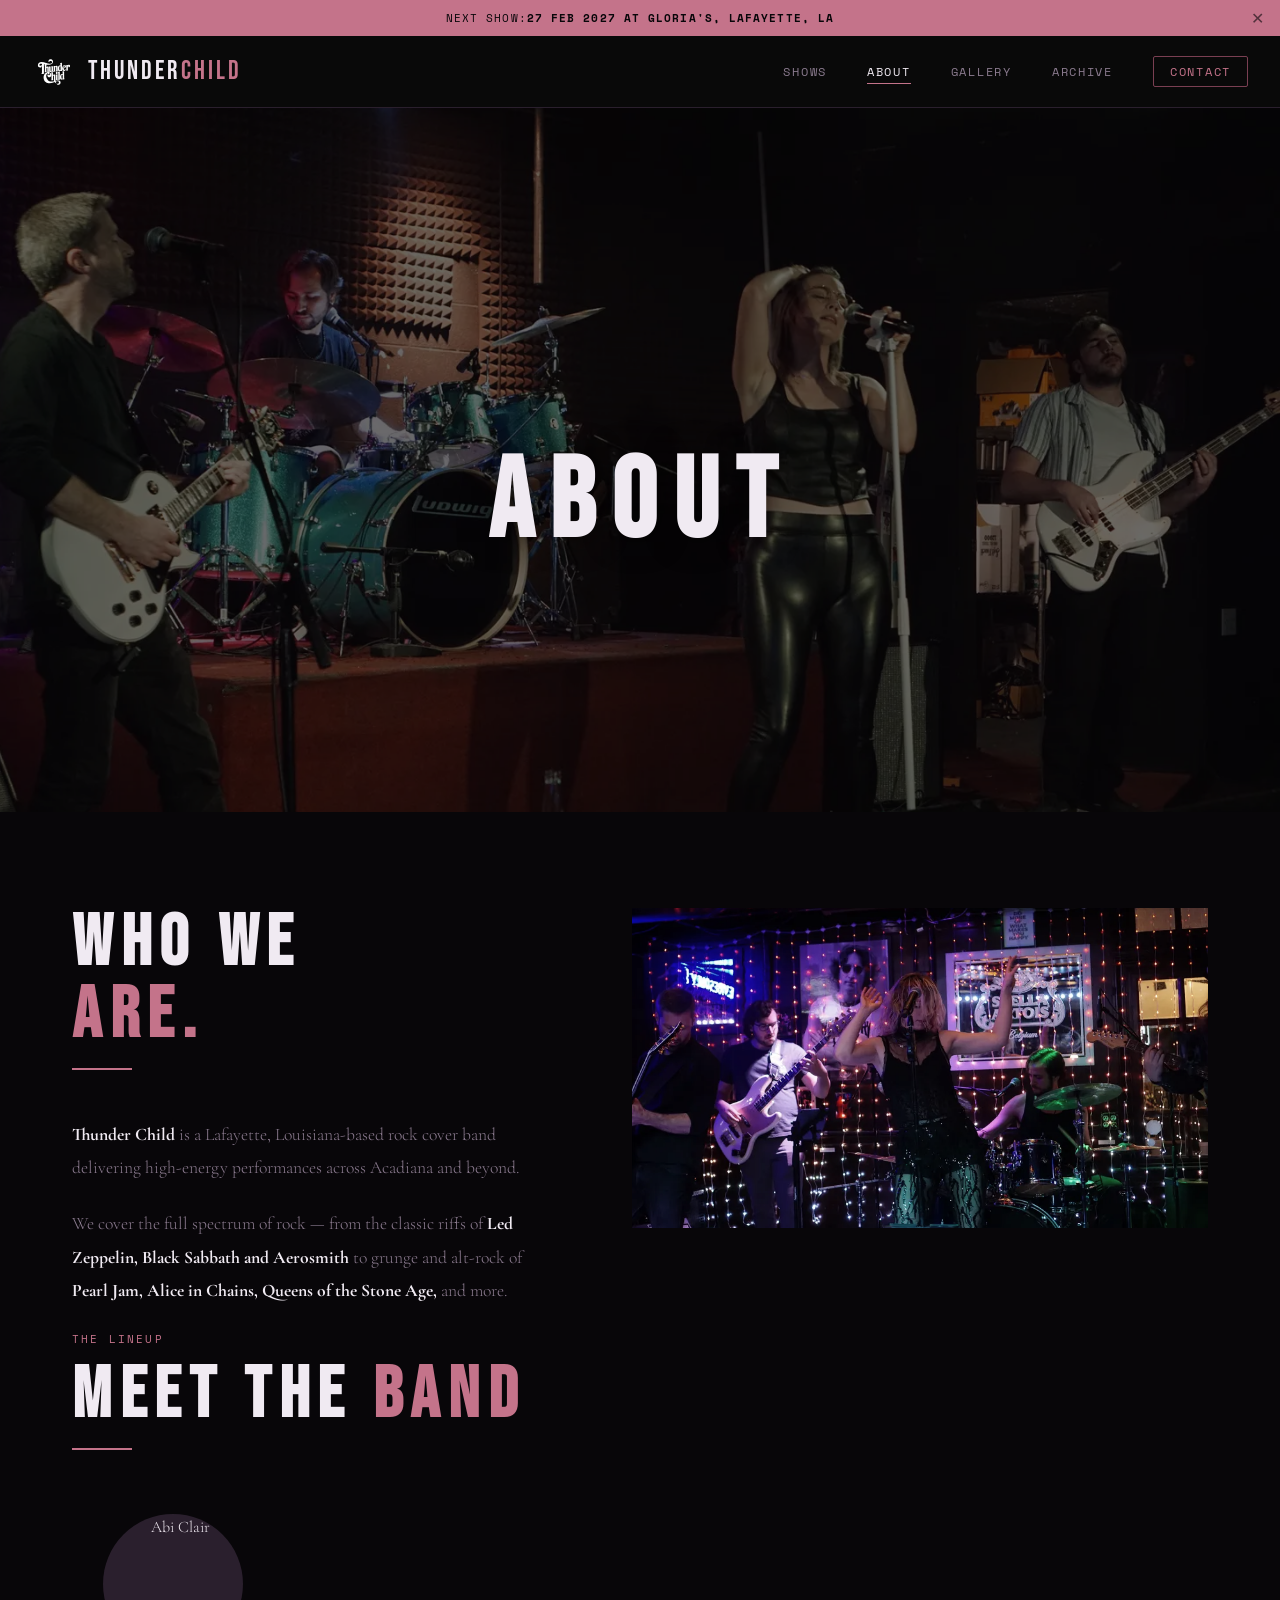
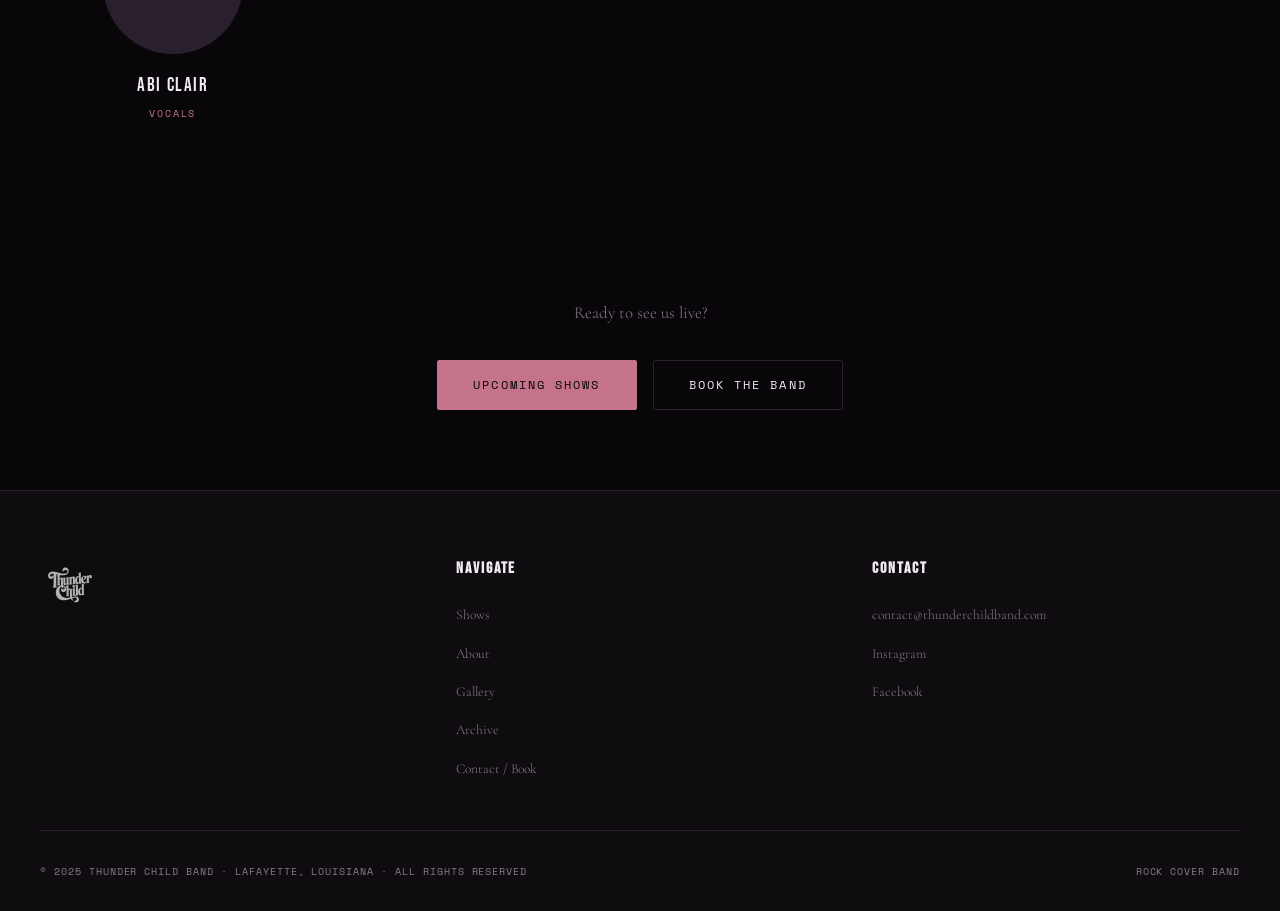
==== commit 27188bce: "Update about.html" ====
--- a/about.html
+++ b/about.html
@@ -99,7 +99,6 @@
     <div class="hero-slideshow" id="header-slideshow"></div>
     <div class="hero-overlay"></div>
     <div class="page-header-inner">
-      <p class="page-header-subtitle">The Band</p>
       <h1 class="page-header-title">ABOUT</h1>
     </div>
   </header>
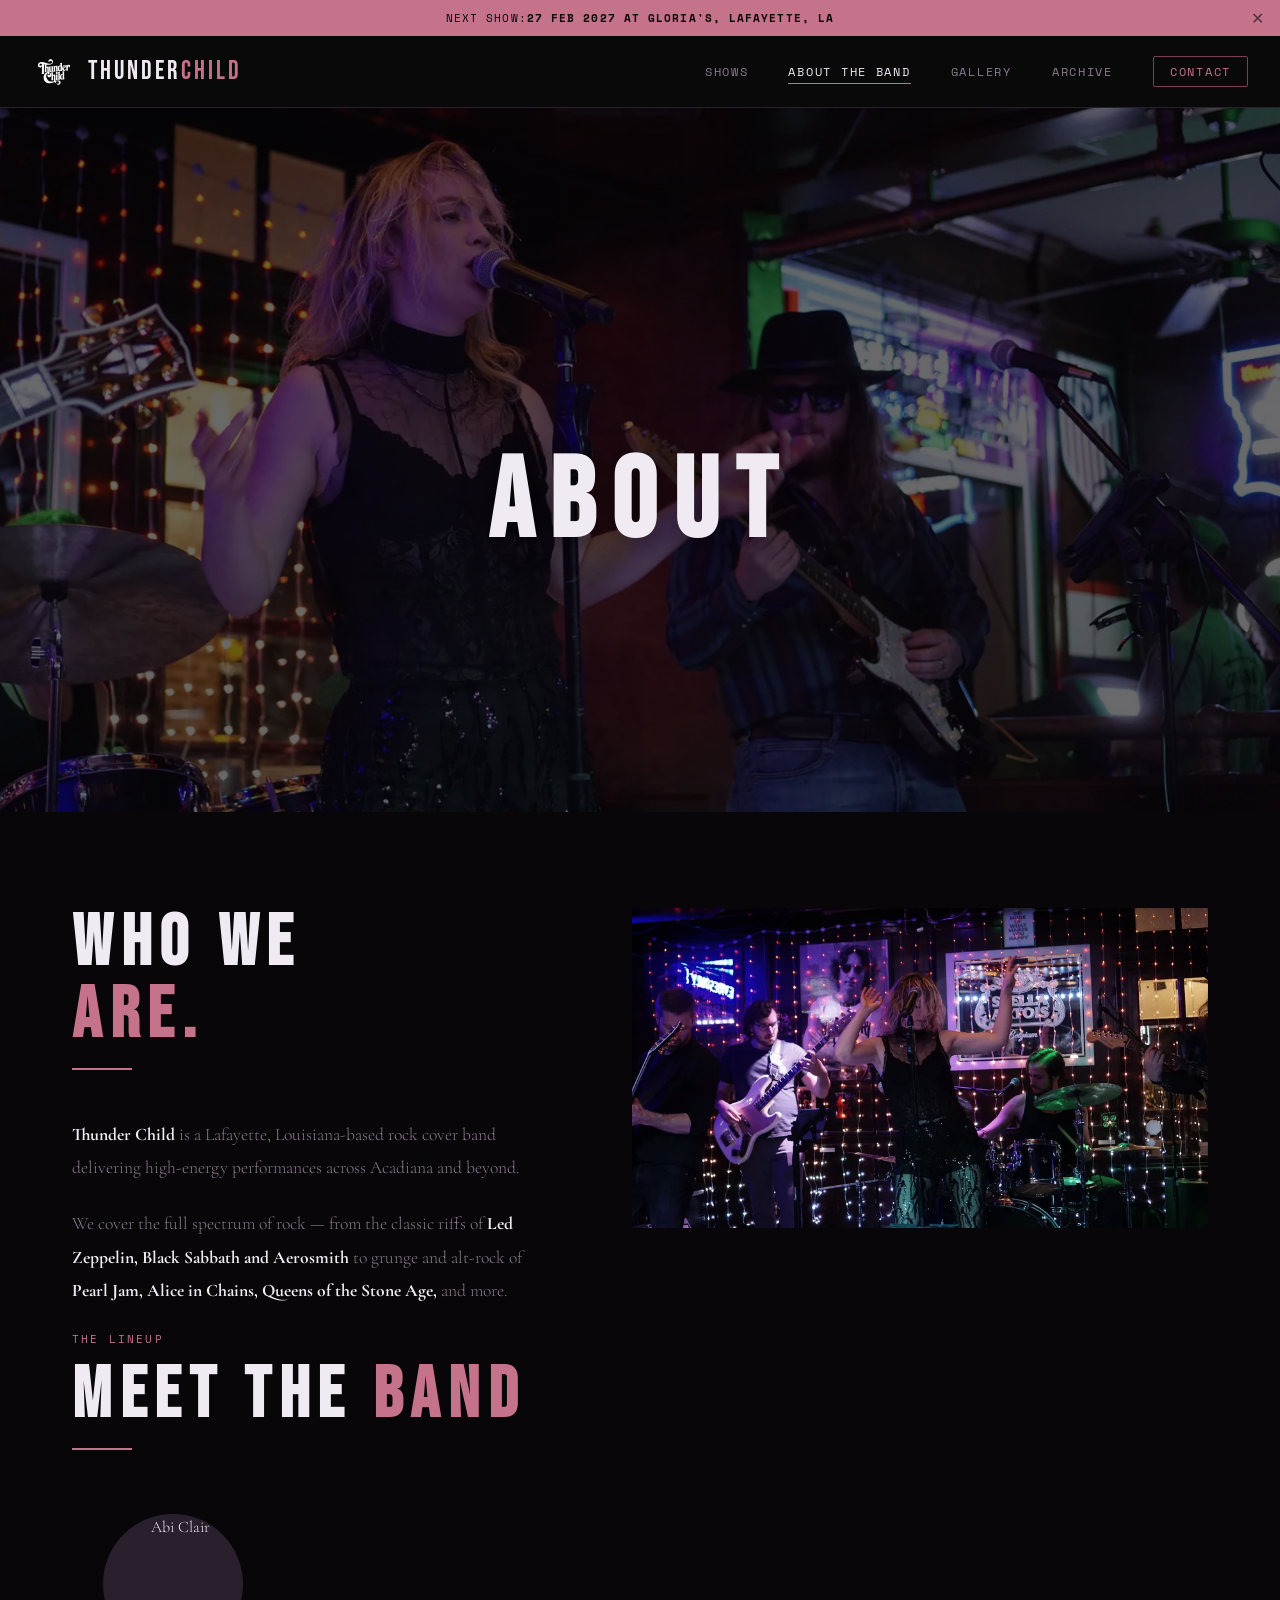
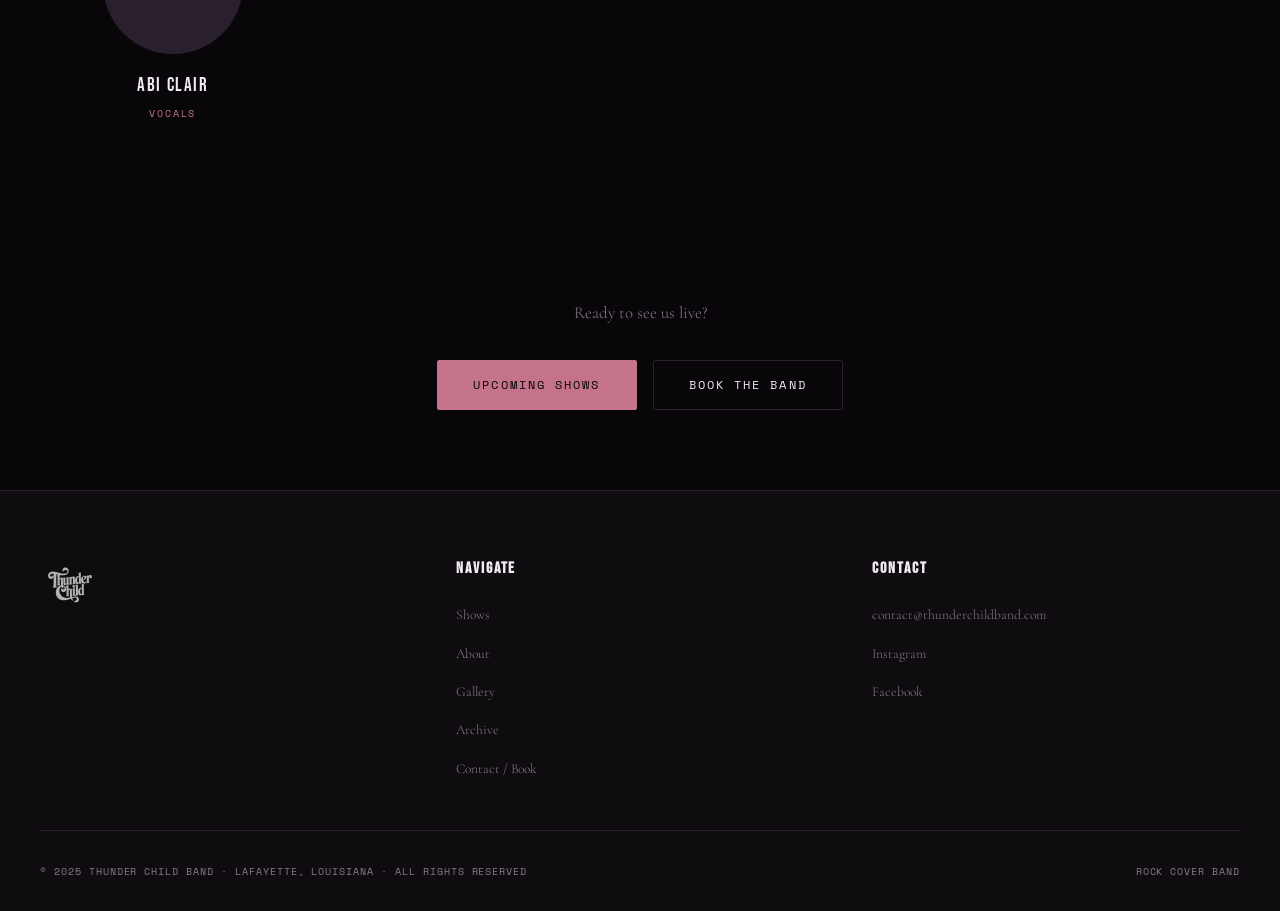
==== commit 9e42c4c0: "Update About link text to 'About The Band'" ====
--- a/about.html
+++ b/about.html
@@ -77,7 +77,7 @@
     </a>
     <ul class="nav-links" role="list">
       <li><a href="shows.html">Shows</a></li>
-      <li><a href="about.html">About</a></li>
+      <li><a href="about.html">About The Band</a></li>
       <li><a href="gallery.html">Gallery</a></li>
       <li><a href="archive.html">Archive</a></li>
       <li><a href="contact.html" class="cta-link">Contact</a></li>
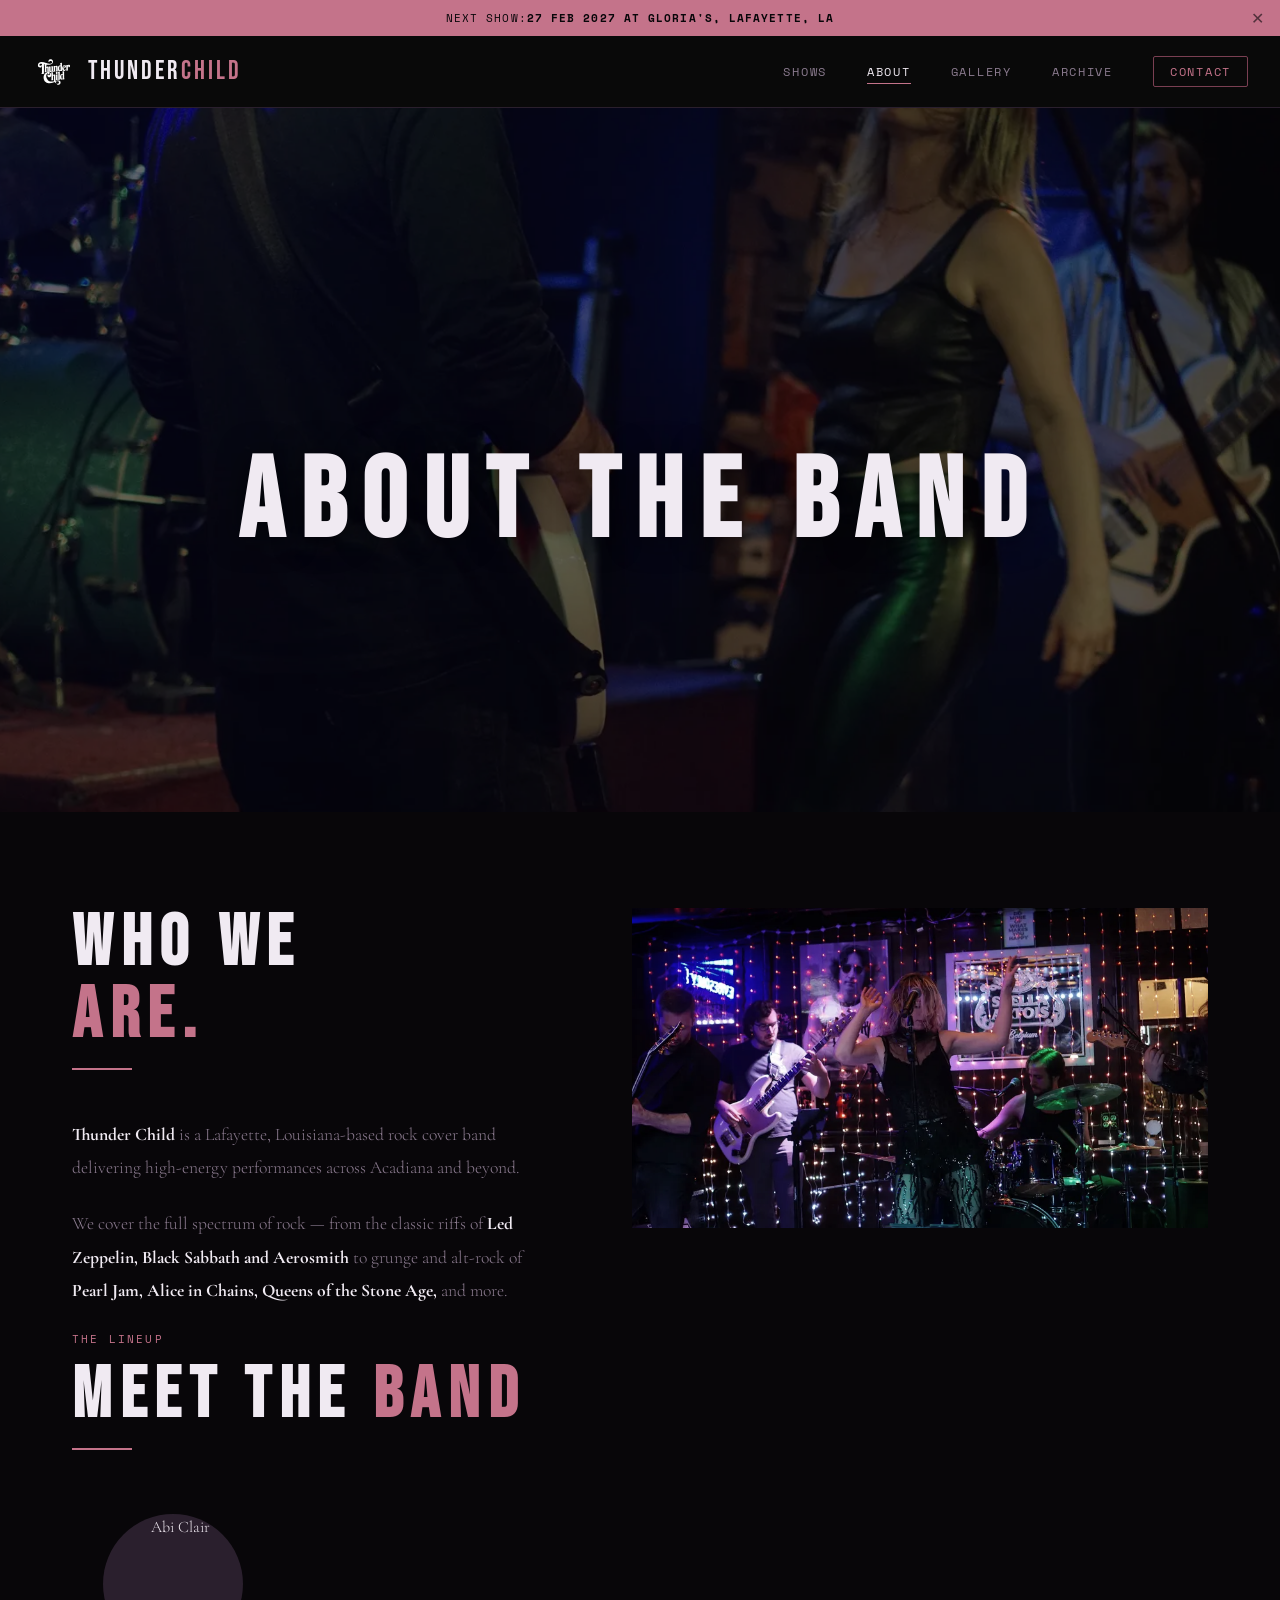
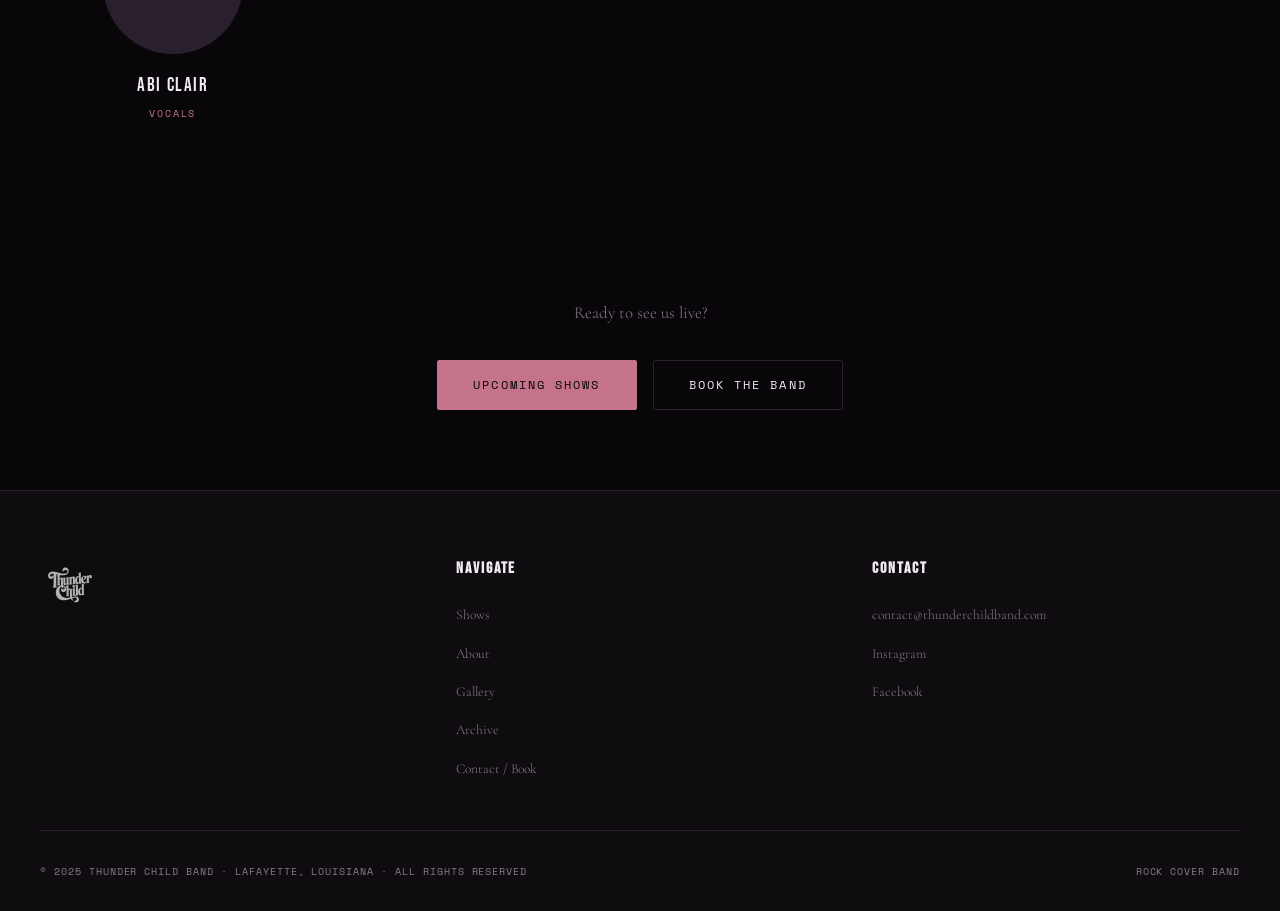
==== commit 75267627: "Shorten 'About The Band' to 'About'" ====
--- a/about.html
+++ b/about.html
@@ -77,7 +77,7 @@
     </a>
     <ul class="nav-links" role="list">
       <li><a href="shows.html">Shows</a></li>
-      <li><a href="about.html">About The Band</a></li>
+      <li><a href="about.html">About</a></li>
       <li><a href="gallery.html">Gallery</a></li>
       <li><a href="archive.html">Archive</a></li>
       <li><a href="contact.html" class="cta-link">Contact</a></li>
@@ -99,7 +99,7 @@
     <div class="hero-slideshow" id="header-slideshow"></div>
     <div class="hero-overlay"></div>
     <div class="page-header-inner">
-      <h1 class="page-header-title">ABOUT</h1>
+      <h1 class="page-header-title">ABOUT THE BAND</h1>
     </div>
   </header>
 
